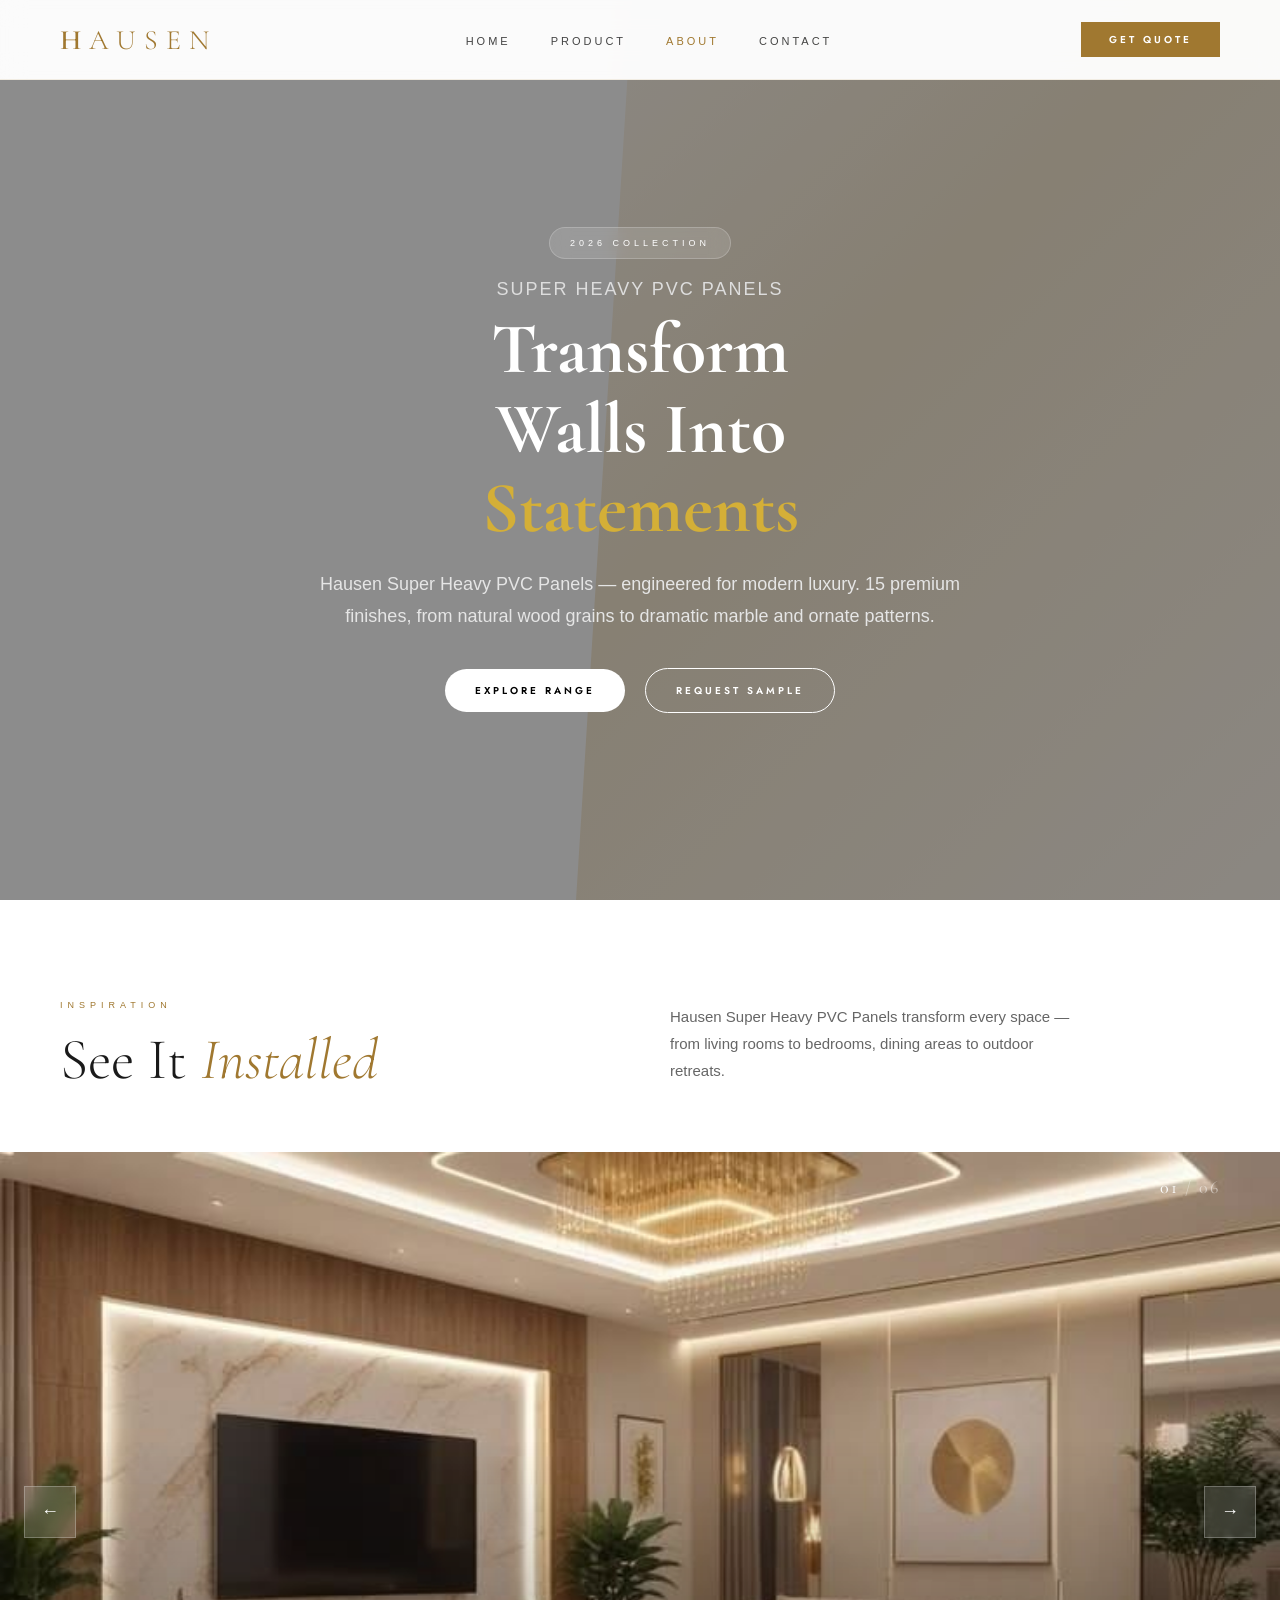
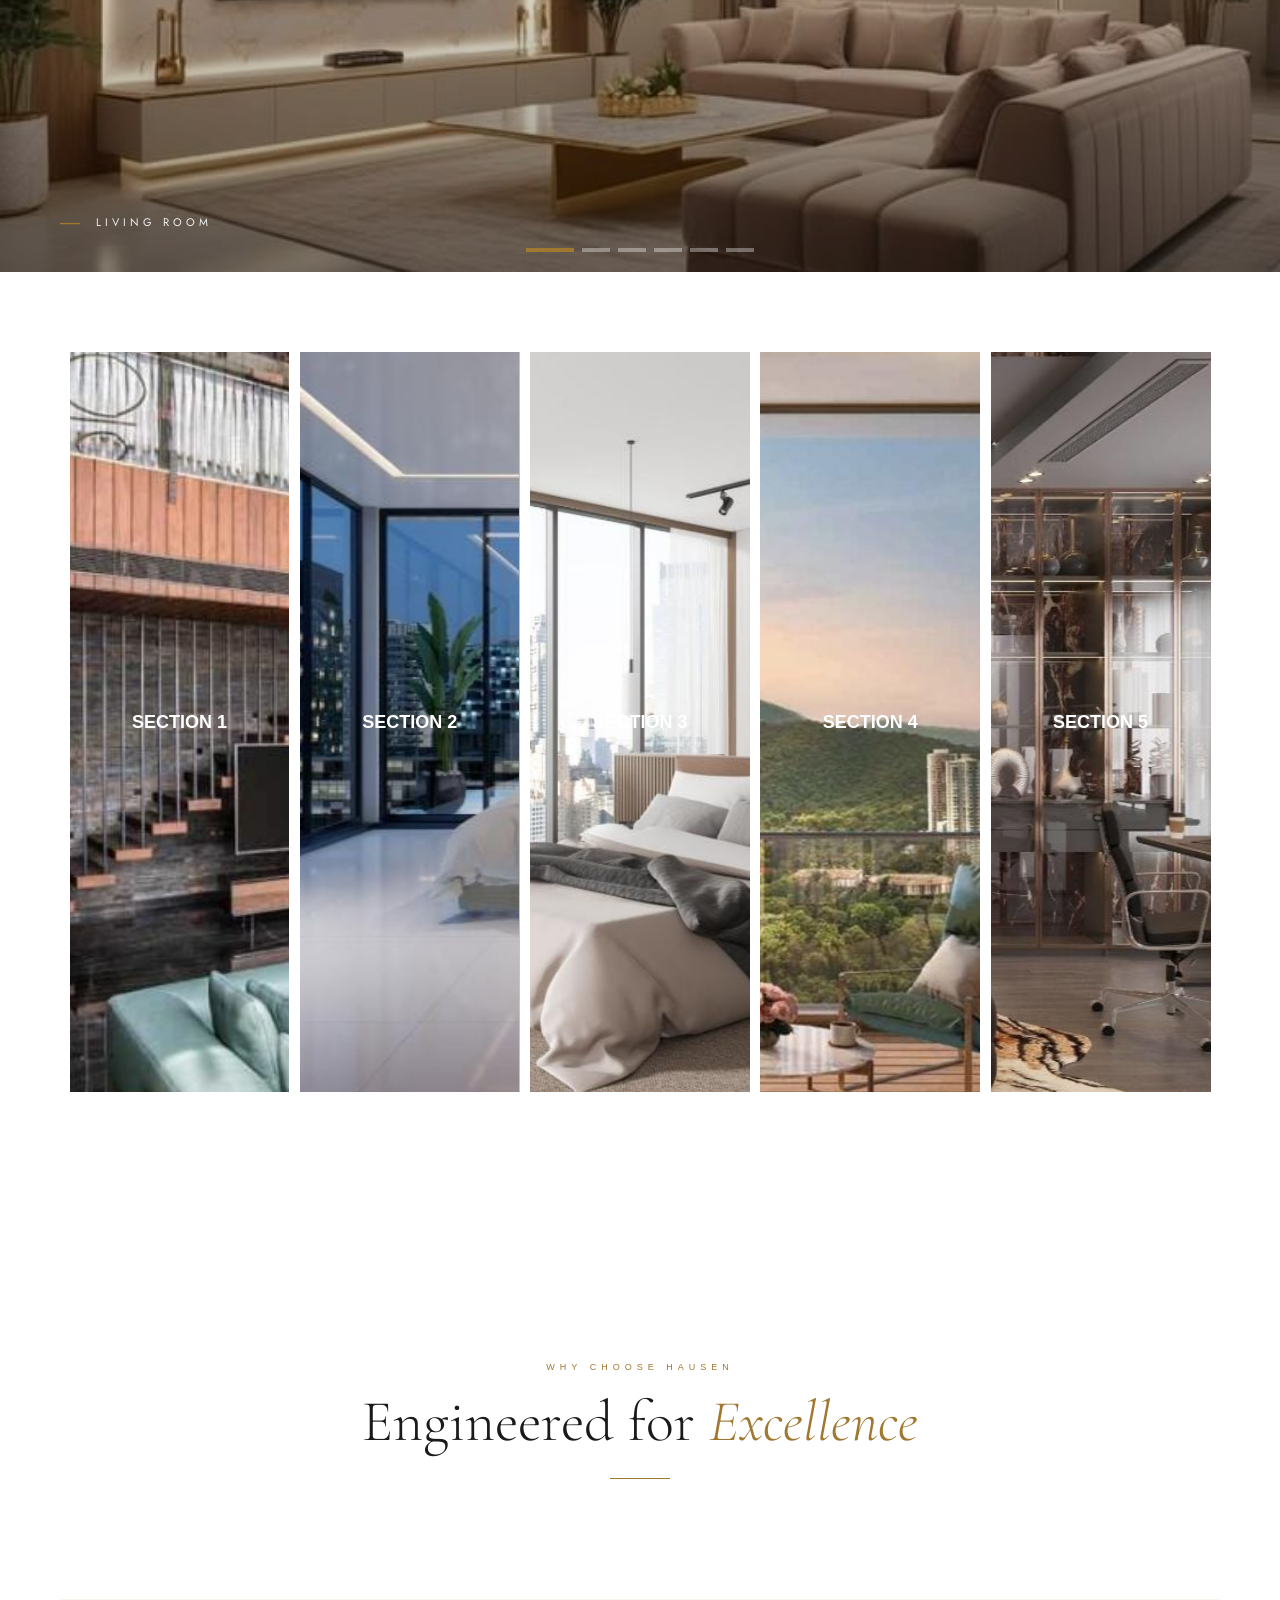
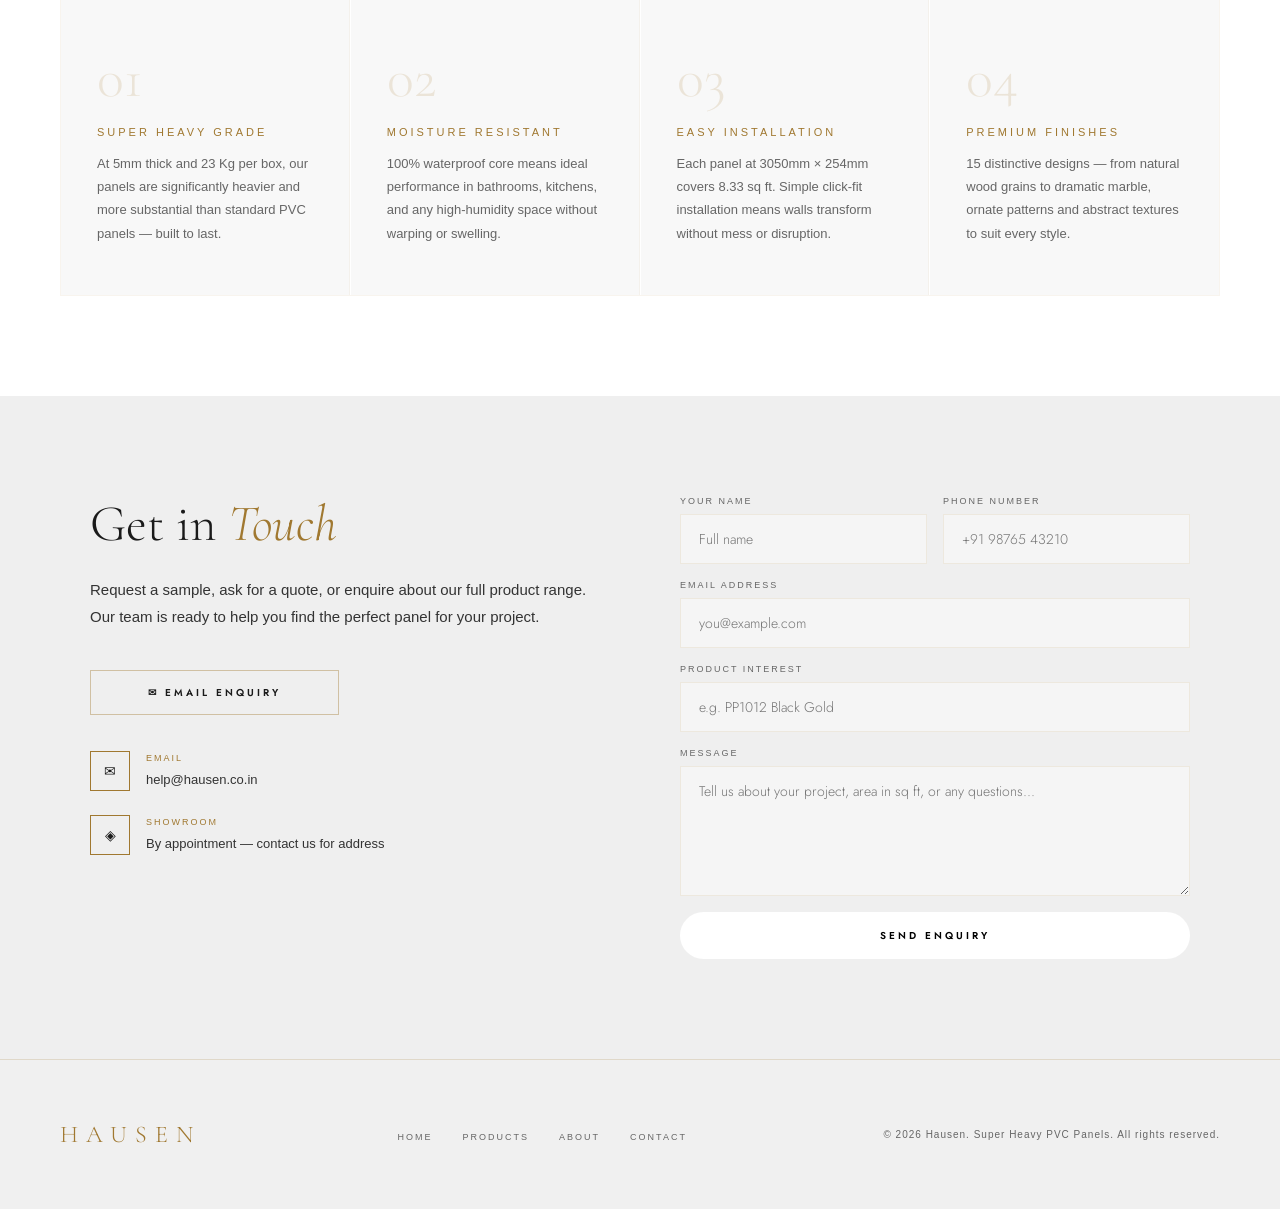
==== index.html @ d2577542 "Initial commit" ====
<!DOCTYPE html>
<html lang="en">
<head>
<meta charset="UTF-8">
<meta name="viewport" content="width=device-width, initial-scale=1.0">
<title>HAUSEN | Super Heavy PVC Panels</title>
<link href="https://fonts.googleapis.com/css2?family=Cormorant+Garamond:ital,wght@0,300;0,400;0,600;1,300;1,400&family=Jost:wght@200;300;400;500;600&display=swap" rel="stylesheet">
<style>
  :root {
    --gold: #a07830;
    --gold-light: #c09040;
    --dark: #ffffff;
    --dark-2: #f5f5f5;
    --dark-3: #efefef;
    --cream: #1a1a1a;
    --cream-2: #2a2a2a;
    --text-light: #333333;
    --text-muted: #666666;
  }

  * { margin: 0; padding: 0; box-sizing: border-box; }

  html { scroll-behavior: smooth; }

  body {
    font-family: 'Jost', sans-serif;
    background: var(--dark);
    color: var(--cream);
    overflow-x: hidden;
  }

  /* ─── NAV ─────────────────────────────────── */
  nav {
    position: fixed; top: 0; left: 0; right: 0; z-index: 100;
    display: flex; align-items: center; justify-content: space-between;
    padding: 22px 60px;
    background: rgba(255,255,255,0.96);
    backdrop-filter: blur(12px);
    border-bottom: 1px solid rgba(184,151,90,0.15);
  }

  .nav-logo {
    font-family: 'Cormorant Garamond', serif;
    font-size: 28px; font-weight: 300; letter-spacing: 8px;
    color: var(--gold);
    text-transform: uppercase;
    text-decoration: none;
  }

  .nav-logo span { font-weight: 600; }

  .nav-links {
    display: flex; gap: 40px; list-style: none;
  }

  .nav-links a {
    color: #444444; text-decoration: none;
    font-size: 11px; letter-spacing: 3px; text-transform: uppercase;
    font-weight: 400;
    transition: color 0.3s;
  }

  .nav-links a:hover { color: var(--gold); }

  .nav-cta {
    background: var(--gold); color: #ffffff;
    border: none; padding: 10px 28px;
    font-family: 'Jost', sans-serif;
    font-size: 10px; letter-spacing: 3px; text-transform: uppercase;
    font-weight: 600; cursor: pointer;
    transition: background 0.3s;
    text-decoration: none;
  }

  .nav-cta:hover { background: var(--gold-light); }

  /* ─── HERO ─────────────────────────────────── */
  .hero {
    min-height: 100vh;
    background: var(--dark);
    display: flex; align-items: center;
    position: relative; overflow: hidden;
    padding: 120px 60px 80px;
  }

  .hero::before {
    content: '';
    position: absolute; top: 0; right: 0;
    width: 55%; height: 100%;
    background: linear-gradient(135deg, #fdf6ec 0%, #f5e8d0 40%, #fdf6ec 100%);
    clip-path: polygon(8% 0, 100% 0, 100% 100%, 0% 100%);
  }

  .hero-badge {
    display: inline-block;
    border: 1px solid var(--gold);
    color: var(--gold);
    font-size: 9px; letter-spacing: 4px;
    text-transform: uppercase; padding: 7px 20px;
    margin-bottom: 30px;
  }

  .hero-content { position: relative; z-index: 2; max-width: 560px; }

  .hero-title {
    font-family: 'Cormorant Garamond', serif;
    font-size: clamp(52px, 7vw, 88px);
    font-weight: 300; line-height: 1.0;
    margin-bottom: 12px;
    color: var(--cream);
  }

  .hero-title em {
    font-style: italic; color: var(--gold);
    display: block;
  }

  .hero-subtitle {
    font-size: 11px; letter-spacing: 4px; text-transform: uppercase;
    color: var(--text-muted); margin-bottom: 30px;
    font-weight: 300;
  }

  .hero-desc {
    font-size: 15px; line-height: 1.8;
    color: var(--text-light); max-width: 420px;
    font-weight: 300; margin-bottom: 50px;
  }

  .hero-stats {
    display: flex; gap: 50px; margin-bottom: 50px;
  }

  .stat-item { border-left: 2px solid var(--gold); padding-left: 18px; }

  .stat-num {
    font-family: 'Cormorant Garamond', serif;
    font-size: 36px; font-weight: 300; color: var(--gold);
    line-height: 1;
  }

  .stat-label {
    font-size: 9px; letter-spacing: 2px; text-transform: uppercase;
    color: var(--text-muted); margin-top: 4px;
  }

  .hero-btns { display: flex; gap: 20px; align-items: center; }

  .btn-primary {
    background: var(--gold); color: #ffffff;
    padding: 14px 38px; font-family: 'Jost', sans-serif;
    font-size: 10px; letter-spacing: 3px; text-transform: uppercase;
    font-weight: 600; cursor: pointer; border: none;
    text-decoration: none; display: inline-block;
    transition: background 0.3s, transform 0.2s;
  }

  .btn-primary:hover { background: var(--gold-light); transform: translateY(-2px); }

  .btn-outline {
    border: 1px solid var(--gold); color: var(--gold);
    padding: 13px 38px; font-family: 'Jost', sans-serif;
    font-size: 10px; letter-spacing: 3px; text-transform: uppercase;
    font-weight: 400; cursor: pointer; background: transparent;
    text-decoration: none; display: inline-block;
    transition: all 0.3s;
  }

  .btn-outline:hover { background: var(--gold); color: #ffffff; }

  .hero-visual {
    position: absolute; right: 0; top: 0;
    width: 52%; height: 100%;
    display: flex; align-items: center; justify-content: center;
    z-index: 1;
  }

  .hero-panels {
    display: grid; grid-template-columns: 1fr 1fr;
    gap: 12px; padding: 80px 60px 80px 30px;
    width: 100%;
  }

  .hero-panel-img {
    aspect-ratio: 3/4; overflow: hidden;
    position: relative;
  }

  .hero-panel-img img {
    width: 100%; height: 100%; object-fit: cover;
    transition: transform 0.6s ease;
  }

  .hero-panel-img:hover img { transform: scale(1.05); }

  .hero-panel-img:nth-child(1) { margin-top: 40px; }
  .hero-panel-img:nth-child(2) { margin-top: -40px; }

  /* ─── SPECS STRIP ──────────────────────────── */
  .specs-strip {
    background: var(--gold);
    padding: 22px 60px;
    display: flex; justify-content: space-between; align-items: center;
    flex-wrap: wrap; gap: 20px;
  }

  .spec-item { text-align: center; }

  .spec-val {
    font-family: 'Cormorant Garamond', serif;
    font-size: 22px; font-weight: 600;
    color: var(--dark); display: block;
  }

  .spec-key {
    font-size: 9px; letter-spacing: 2px; text-transform: uppercase;
    color: rgba(14,14,14,0.65); font-weight: 500;
  }

  .spec-divider {
    width: 1px; height: 40px;
    background: rgba(14,14,14,0.2);
  }

  /* ─── SECTION HEADERS ──────────────────────── */
  .section-header {
    text-align: center; padding: 90px 60px 60px;
  }

  .section-tag {
    font-size: 9px; letter-spacing: 5px; text-transform: uppercase;
    color: var(--gold); display: block; margin-bottom: 18px;
  }

  .section-title {
    font-family: 'Cormorant Garamond', serif;
    font-size: clamp(36px, 5vw, 58px);
    font-weight: 300; color: var(--cream);
    line-height: 1.1;
  }

  .section-title em { font-style: italic; color: var(--gold); }

  .section-line {
    width: 60px; height: 1px; background: var(--gold);
    margin: 24px auto 0;
  }

  /* ─── PRODUCTS GRID ────────────────────────── */
  .products-section {
    background: var(--dark-2);
    padding: 0 60px 100px;
  }

  /* Category tabs */
  .category-tabs {
    display: flex; justify-content: center;
    gap: 0; margin-bottom: 60px;
    border: 1px solid rgba(184,151,90,0.2);
    overflow: hidden; width: fit-content; margin-left: auto; margin-right: auto;
  }

  .tab-btn {
    padding: 12px 28px; background: transparent;
    border: none; color: var(--text-muted);
    font-family: 'Jost', sans-serif;
    font-size: 9px; letter-spacing: 3px; text-transform: uppercase;
    cursor: pointer; transition: all 0.3s;
    border-right: 1px solid rgba(184,151,90,0.2);
  }

  .tab-btn:last-child { border-right: none; }

  .tab-btn.active {
    background: var(--gold); color: #ffffff; font-weight: 600;
  }

  .tab-btn:not(.active):hover {
    background: rgba(184,151,90,0.1); color: var(--gold);
  }

  /* Grid */
  .products-grid {
    display: grid;
    grid-template-columns: repeat(3, 1fr);
    gap: 2px;
  }

  .product-card {
    background: #f8f8f8;
    position: relative; overflow: hidden;
    cursor: pointer;
    transition: transform 0.4s ease;
  }

  .product-card:hover { transform: scale(1.01); z-index: 2; }

  .product-img-wrap {
    position: relative; overflow: hidden;
    aspect-ratio: 4/5;
  }

  .product-img-wrap img {
    width: 100%; height: 100%; object-fit: cover;
    transition: transform 0.6s ease, filter 0.4s ease;
    filter: brightness(0.92);
  }

  .product-card:hover .product-img-wrap img {
    transform: scale(1.06);
    filter: brightness(1);
  }

  .product-overlay {
    position: absolute; inset: 0;
    background: linear-gradient(to top, rgba(255,255,255,0.97) 0%, rgba(255,255,255,0.5) 50%, transparent 100%);
    display: flex; flex-direction: column; justify-content: flex-end;
    padding: 28px;
  }

  .product-code {
    font-size: 9px; letter-spacing: 3px; text-transform: uppercase;
    color: var(--gold); margin-bottom: 6px;
  }

  .product-name {
    font-family: 'Cormorant Garamond', serif;
    font-size: 20px; font-weight: 400; color: #111111;
    margin-bottom: 14px; line-height: 1.2;
  }

  .product-specs-mini {
    display: flex; gap: 16px;
    opacity: 0; transform: translateY(10px);
    transition: opacity 0.4s, transform 0.4s;
  }

  .product-card:hover .product-specs-mini {
    opacity: 1; transform: translateY(0);
  }

  .mini-spec {
    font-size: 9px; letter-spacing: 1px;
    color: var(--text-muted); text-transform: uppercase;
  }

  .mini-spec span { color: var(--gold); display: block; font-size: 12px; letter-spacing: 0; }

  .product-tag {
    position: absolute; top: 18px; right: 18px;
    background: var(--gold); color: var(--dark);
    font-size: 8px; letter-spacing: 2px; text-transform: uppercase;
    padding: 5px 10px; font-weight: 600;
  }

  /* ─── FEATURED PRODUCT ─────────────────────── */
  .featured-section {
    background: var(--dark);
    padding: 100px 60px;
  }

  .featured-inner {
    display: grid; grid-template-columns: 1fr 1fr;
    gap: 80px; align-items: center;
    max-width: 1200px; margin: 0 auto;
  }

  .featured-img-stack { position: relative; }

  .featured-main-img {
    width: 100%; aspect-ratio: 3/4; object-fit: cover;
  }

  .featured-accent-img {
    position: absolute; bottom: -30px; right: -30px;
    width: 45%; aspect-ratio: 1; object-fit: cover;
    border: 4px solid var(--dark);
  }

  .featured-label {
    font-size: 9px; letter-spacing: 5px; text-transform: uppercase;
    color: var(--gold); display: block; margin-bottom: 20px;
  }

  .featured-title {
    font-family: 'Cormorant Garamond', serif;
    font-size: 48px; font-weight: 300;
    line-height: 1.1; margin-bottom: 30px;
    color: var(--cream);
  }

  .featured-desc {
    font-size: 15px; line-height: 1.9;
    color: var(--text-light); margin-bottom: 40px; font-weight: 300;
  }

  .specs-table {
    border: 1px solid rgba(184,151,90,0.15);
    overflow: hidden; margin-bottom: 40px;
  }

  .specs-row {
    display: grid; grid-template-columns: 1fr 1fr;
    border-bottom: 1px solid rgba(184,151,90,0.1);
  }

  .specs-row:last-child { border-bottom: none; }

  .specs-key {
    padding: 14px 20px;
    font-size: 10px; letter-spacing: 2px; text-transform: uppercase;
    color: var(--text-muted); font-weight: 400;
    border-right: 1px solid rgba(184,151,90,0.1);
    background: rgba(160,120,48,0.06);
  }

  .specs-val {
    padding: 14px 20px;
    font-size: 14px; color: var(--cream);
    font-weight: 300;
  }

  /* ─── PROFILES SECTION ─────────────────────── */
  .profiles-section {
    background: var(--dark-3);
    padding: 100px 60px;
  }

  .profiles-grid {
    display: grid; grid-template-columns: 1fr 1fr;
    gap: 2px; margin-top: 60px;
  }

  .profile-card {
    background: #f2f2f2;
    display: grid; grid-template-columns: 1fr 1fr;
    overflow: hidden;
  }

  .profile-img {
    aspect-ratio: 4/3; object-fit: cover;
    width: 100%; height: 100%;
    display: block;
    filter: brightness(0.85) contrast(1.1);
  }

  .profile-info {
    padding: 40px 36px;
    display: flex; flex-direction: column; justify-content: center;
  }

  .profile-icon {
    font-size: 38px; font-weight: 200;
    color: var(--gold); margin-bottom: 16px;
    font-family: 'Cormorant Garamond', serif;
    letter-spacing: 2px;
  }

  .profile-name {
    font-size: 11px; letter-spacing: 4px; text-transform: uppercase;
    color: var(--gold); margin-bottom: 12px;
  }

  .profile-title {
    font-family: 'Cormorant Garamond', serif;
    font-size: 28px; font-weight: 300;
    color: var(--cream); margin-bottom: 16px; line-height: 1.2;
  }

  .profile-desc {
    font-size: 13px; line-height: 1.8;
    color: var(--text-muted); font-weight: 300;
  }

  /* ─── WHY CHOOSE ───────────────────────────── */
  .why-section {
    background: var(--dark);
    padding: 100px 60px;
  }

  .why-grid {
    display: grid; grid-template-columns: repeat(4, 1fr);
    gap: 1px; margin-top: 60px;
    border: 1px solid rgba(184,151,90,0.1);
  }

  .why-card {
    padding: 50px 36px;
    background: #f8f8f8;
    border-right: 1px solid rgba(184,151,90,0.08);
    transition: background 0.3s;
  }

  .why-card:last-child { border-right: none; }
  .why-card:hover { background: rgba(184,151,90,0.05); }

  .why-num {
    font-family: 'Cormorant Garamond', serif;
    font-size: 56px; font-weight: 300;
    color: rgba(184,151,90,0.2); line-height: 1;
    margin-bottom: 20px;
  }

  .why-title {
    font-size: 11px; letter-spacing: 3px; text-transform: uppercase;
    color: var(--gold); margin-bottom: 14px; font-weight: 500;
  }

  .why-desc {
    font-size: 13px; line-height: 1.8;
    color: var(--text-muted); font-weight: 300;
  }

  /* ─── CONTACT ──────────────────────────────── */
  .contact-section {
    background: var(--dark-3);
    padding: 100px 60px;
  }

  .contact-inner {
    display: grid; grid-template-columns: 1fr 1fr;
    gap: 80px; align-items: start;
    max-width: 1100px; margin: 0 auto;
  }

  .contact-title {
    font-family: 'Cormorant Garamond', serif;
    font-size: clamp(36px, 4vw, 52px);
    font-weight: 300; color: var(--cream);
    line-height: 1.1; margin-bottom: 24px;
  }

  .contact-title em { font-style: italic; color: var(--gold); }

  .contact-desc {
    font-size: 15px; line-height: 1.8;
    color: var(--text-light); font-weight: 300;
    margin-bottom: 40px;
  }

  .contact-info-item {
    display: flex; gap: 16px; align-items: flex-start;
    margin-bottom: 24px;
  }

  .contact-icon {
    width: 40px; height: 40px;
    border: 1px solid var(--gold);
    display: flex; align-items: center; justify-content: center;
    flex-shrink: 0; font-size: 14px;
  }

  .contact-info-text { font-size: 13px; color: var(--text-light); line-height: 1.6; }

  .contact-info-label {
    font-size: 9px; letter-spacing: 2px; text-transform: uppercase;
    color: var(--gold); display: block; margin-bottom: 4px;
  }

  .contact-form { display: flex; flex-direction: column; gap: 16px; }

  .form-group { display: flex; flex-direction: column; gap: 8px; }

  .form-label {
    font-size: 9px; letter-spacing: 2px; text-transform: uppercase;
    color: var(--text-muted);
  }

  .form-input, .form-textarea {
    background: #f5f5f5;
    border: 1px solid rgba(184,151,90,0.15);
    color: #1a1a1a; padding: 14px 18px;
    font-family: 'Jost', sans-serif; font-size: 14px;
    font-weight: 300; outline: none;
    transition: border-color 0.3s;
  }

  .form-input:focus, .form-textarea:focus {
    border-color: var(--gold);
  }

  .form-textarea { resize: vertical; min-height: 130px; }

  .form-row { display: grid; grid-template-columns: 1fr 1fr; gap: 16px; }

  /* ─── FOOTER ───────────────────────────────── */
  footer {
    background: #f0f0f0;
    border-top: 1px solid rgba(160,120,48,0.2);
    padding: 60px;
    display: flex; justify-content: space-between;
    align-items: center; flex-wrap: wrap; gap: 24px;
  }

  .footer-logo {
    font-family: 'Cormorant Garamond', serif;
    font-size: 24px; font-weight: 300; letter-spacing: 8px;
    color: var(--gold); text-transform: uppercase;
  }

  .footer-copy {
    font-size: 10px; letter-spacing: 1px;
    color: var(--text-muted);
  }

  .footer-links {
    display: flex; gap: 30px; list-style: none;
  }

  .footer-links a {
    font-size: 9px; letter-spacing: 2px; text-transform: uppercase;
    color: var(--text-muted); text-decoration: none;
    transition: color 0.3s;
  }

  .footer-links a:hover { color: var(--gold); }

  /* ─── LIGHTBOX ─────────────────────────────── */
  .lightbox {
    display: none; position: fixed; inset: 0; z-index: 999;
    background: rgba(255,255,255,0.97);
    align-items: center; justify-content: center;
    padding: 40px;
  }

  .lightbox.open { display: flex; }

  .lightbox-content {
    background: #ffffff;
    max-width: 900px; width: 100%;
    display: grid; grid-template-columns: 1fr 1fr;
    overflow: hidden; position: relative;
    animation: lightboxIn 0.3s ease;
  }

  @keyframes lightboxIn {
    from { opacity: 0; transform: scale(0.96); }
    to { opacity: 1; transform: scale(1); }
  }

  .lightbox-img {
    aspect-ratio: 3/4; object-fit: cover; width: 100%;
  }

  .lightbox-info {
    padding: 50px 44px;
    display: flex; flex-direction: column; justify-content: center;
  }

  .lightbox-code {
    font-size: 9px; letter-spacing: 4px; text-transform: uppercase;
    color: var(--gold); margin-bottom: 10px;
  }

  .lightbox-title {
    font-family: 'Cormorant Garamond', serif;
    font-size: 36px; font-weight: 300;
    color: var(--cream); margin-bottom: 30px;
  }

  .lightbox-close {
    position: absolute; top: 20px; right: 20px;
    background: none; border: none; color: var(--text-muted);
    font-size: 22px; cursor: pointer; line-height: 1;
    transition: color 0.3s;
  }

  .lightbox-close:hover { color: var(--gold); }

  /* ─── ANIMATIONS ───────────────────────────── */
  .reveal {
    opacity: 0; transform: translateY(30px);
    transition: opacity 0.8s ease, transform 0.8s ease;
  }

  .reveal.visible { opacity: 1; transform: translateY(0); }

  /* ─── SCROLL TOP ───────────────────────────── */
  .scroll-top {
    position: fixed; bottom: 30px; right: 30px;
    width: 46px; height: 46px;
    background: var(--gold); color: #ffffff;
    border: none; cursor: pointer;
    font-size: 18px; display: none;
    align-items: center; justify-content: center;
    transition: background 0.3s, transform 0.2s;
    z-index: 50;
  }

  .scroll-top.show { display: flex; }
  .scroll-top:hover { background: var(--gold-light); transform: translateY(-3px); }

  /* ─── RESPONSIVE ───────────────────────────── */
  @media (max-width: 1024px) {
    nav { padding: 18px 30px; }
    .nav-links { display: none; }
    .hero { padding: 120px 30px 60px; }
    .hero-visual { display: none; }
    .hero::before { display: none; }
    .products-section { padding: 0 30px 80px; }
    .products-grid { grid-template-columns: repeat(2, 1fr); }
    .why-grid { grid-template-columns: repeat(2, 1fr); }
    .contact-inner { grid-template-columns: 1fr; gap: 50px; }
    .featured-inner { grid-template-columns: 1fr; }
    .profiles-grid { grid-template-columns: 1fr; }
  }

  @media (max-width: 600px) {
    .products-grid { grid-template-columns: 1fr; }
    .why-grid { grid-template-columns: 1fr 1fr; }
    .specs-strip { flex-direction: column; align-items: flex-start; }
    .spec-divider { display: none; }
    footer { flex-direction: column; text-align: center; }
  }

  /* ─── CATALOG SECTION ──────────────────────── */
  .catalog-section {
    background: var(--dark);
    padding: 0 60px 100px;
  }

  .catalog-list {
    display: flex;
    flex-direction: column;
    gap: 2px;
    margin-top: 60px;
  }

  .cat-row {
    display: grid;
    grid-template-columns: 340px 1fr;
    gap: 0;
    background: var(--dark-2);
    overflow: hidden;
    border: 1px solid rgba(184,151,90,0.1);
    transition: box-shadow 0.3s;
  }

  .cat-row:hover {
    box-shadow: 0 8px 40px rgba(160,120,48,0.12);
  }

  .cat-img-wrap {
    overflow: hidden;
    aspect-ratio: 3/4;
    background: #f0ede8;
    flex-shrink: 0;
  }

  .cat-img-wrap img {
    width: 100%;
    height: 100%;
    object-fit: cover;
    transition: transform 0.5s ease;
    display: block;
  }

  .cat-row:hover .cat-img-wrap img {
    transform: scale(1.04);
  }

  .cat-info {
    padding: 48px 56px;
    display: flex;
    flex-direction: column;
    justify-content: center;
  }

  .cat-code {
    font-size: 9px;
    letter-spacing: 4px;
    text-transform: uppercase;
    color: var(--gold);
    margin-bottom: 10px;
    font-weight: 500;
  }

  .cat-name {
    font-family: 'Cormorant Garamond', serif;
    font-size: 36px;
    font-weight: 300;
    color: var(--cream);
    margin-bottom: 16px;
    line-height: 1.1;
  }

  .cat-desc {
    font-size: 14px;
    line-height: 1.8;
    color: var(--text-muted);
    font-weight: 300;
    margin-bottom: 28px;
    max-width: 480px;
  }

  .cat-divider {
    width: 40px;
    height: 1px;
    background: var(--gold);
    margin-bottom: 20px;
  }

  .cat-details-label {
    font-size: 9px;
    letter-spacing: 3px;
    text-transform: uppercase;
    color: var(--text-muted);
    margin-bottom: 16px;
    font-weight: 500;
  }

  .cat-specs {
    border: 1px solid rgba(184,151,90,0.15);
    overflow: hidden;
    margin-bottom: 28px;
    max-width: 480px;
  }

  .cat-spec-row {
    display: grid;
    grid-template-columns: 160px 1fr;
    border-bottom: 1px solid rgba(184,151,90,0.08);
  }

  .cat-spec-row:last-child { border-bottom: none; }

  .cat-spec-key {
    padding: 10px 16px;
    font-size: 10px;
    letter-spacing: 1px;
    text-transform: uppercase;
    color: var(--text-muted);
    background: rgba(160,120,48,0.05);
    border-right: 1px solid rgba(184,151,90,0.08);
    font-weight: 400;
  }

  .cat-spec-val {
    padding: 10px 16px;
    font-size: 13px;
    color: var(--cream);
    font-weight: 300;
  }

  .cat-btn {
    width: fit-content;
    display: inline-block;
  }

  @media (max-width: 900px) {
    .catalog-section { padding: 0 20px 60px; }
    .cat-row { grid-template-columns: 220px 1fr; }
    .cat-info { padding: 28px 28px; }
    .cat-name { font-size: 26px; }
  }

  @media (max-width: 600px) {
    .cat-row { grid-template-columns: 1fr; }
    .cat-img-wrap { aspect-ratio: 4/3; }
    .cat-spec-row { grid-template-columns: 130px 1fr; }
  }


  /* ─── INSPIRATION SLIDER ───────────────────── */
  .inspiration-section {
    background: var(--dark);
    padding: 100px 0 0 0;
    overflow: hidden;
  }

  .ins-header {
    display: grid;
    grid-template-columns: 1fr 1fr;
    gap: 60px;
    align-items: flex-end;
    padding: 0 60px 60px;
  }

  .ins-intro {
    font-size: 15px;
    line-height: 1.8;
    color: var(--text-muted);
    font-weight: 300;
    max-width: 420px;
    padding-bottom: 8px;
  }

  .ins-slider-wrap {
    position: relative;
    width: 100%;
    overflow: hidden;
  }

  .ins-slider {
    display: flex;
    width: 100%;
    transition: none;
    position: relative;
  }

  .ins-slide {
    min-width: 100%;
    position: relative;
    aspect-ratio: 16/9;
    overflow: hidden;
    display: none;
  }

  .ins-slide.active {
    display: block;
  }

  .ins-slide img {
    width: 100%;
    height: 100%;
    object-fit: cover;
    display: block;
    transition: transform 0.8s ease;
  }

  .ins-slide.active img {
    animation: zoomIn 6s ease forwards;
  }

  @keyframes zoomIn {
    from { transform: scale(1.05); }
    to   { transform: scale(1); }
  }

  .ins-slide-overlay {
    position: absolute;
    inset: 0;
    background: linear-gradient(to top, rgba(0,0,0,0.45) 0%, transparent 60%);
    display: flex;
    align-items: flex-end;
    padding: 40px 60px;
  }

  .ins-label {
    display: flex;
    align-items: center;
    gap: 16px;
  }

  .ins-dash {
    color: var(--gold);
    font-size: 20px;
    line-height: 1;
  }

  .ins-sublabel {
    font-family: 'Jost', sans-serif;
    font-size: 11px;
    letter-spacing: 4px;
    text-transform: uppercase;
    color: rgba(255,255,255,0.9);
    font-weight: 400;
  }

  .ins-counter {
    position: absolute;
    top: 24px;
    right: 60px;
    font-family: 'Cormorant Garamond', serif;
    font-size: 18px;
    color: rgba(255,255,255,0.8);
    letter-spacing: 2px;
    z-index: 10;
  }

  .ins-cur { color: #ffffff; font-weight: 400; }
  .ins-sep { color: rgba(255,255,255,0.4); }
  .ins-tot { color: rgba(255,255,255,0.5); }

  .ins-arrow {
    position: absolute;
    top: 50%;
    transform: translateY(-50%);
    background: rgba(255,255,255,0.15);
    backdrop-filter: blur(8px);
    border: 1px solid rgba(255,255,255,0.25);
    color: #ffffff;
    width: 52px; height: 52px;
    display: flex; align-items: center; justify-content: center;
    font-size: 18px;
    cursor: pointer;
    z-index: 10;
    transition: background 0.3s;
  }

  .ins-arrow:hover { background: var(--gold); border-color: var(--gold); }

  .ins-prev { left: 24px; }
  .ins-next { right: 24px; }

  .ins-dots {
    position: absolute;
    bottom: 20px;
    left: 50%;
    transform: translateX(-50%);
    display: flex;
    gap: 8px;
    z-index: 10;
  }

  .ins-dot {
    width: 28px; height: 4px;
    background: rgba(255,255,255,0.35);
    border: none;
    cursor: pointer;
    transition: background 0.3s, width 0.3s;
    padding: 0;
  }

  .ins-dot.active {
    background: var(--gold);
    width: 48px;
  }

  @media (max-width: 768px) {
    .ins-header { grid-template-columns: 1fr; gap: 20px; padding: 0 30px 40px; }
    .ins-slide { aspect-ratio: 4/3; }
    .ins-slide-overlay { padding: 24px 30px; }
    .ins-arrow { width: 40px; height: 40px; font-size: 14px; }
    .ins-prev { left: 12px; }
    .ins-next { right: 12px; }
    .ins-counter { right: 30px; font-size: 14px; }
    .inspiration-section { padding-top: 60px; }
  }


  /* ─── QUICK CONTACT BUTTONS ────────────────── */
  .quick-btns {
    display: flex; flex-direction: column;
    gap: 12px; margin-bottom: 36px;
  }

  .quick-btn {
    display: block; text-align: center;
    padding: 14px 28px;
    font-family: 'Jost', sans-serif;
    font-size: 10px; letter-spacing: 3px;
    text-transform: uppercase; font-weight: 600;
    text-decoration: none;
    transition: all 0.3s;
    cursor: pointer;
  }

  .quick-btn-wa {
    background: var(--gold); color: #ffffff;
  }
  .quick-btn-wa:hover { background: var(--gold-light); }

  .quick-btns-row {
    display: grid; grid-template-columns: 1fr 1fr; gap: 12px;
  }

  .quick-btn-outline {
    border: 1px solid rgba(160,120,48,0.4);
    color: var(--cream);
    background: transparent;
  }
  .quick-btn-outline:hover {
    border-color: var(--gold); color: var(--gold);
    background: rgba(160,120,48,0.05);
  }

</style>
</head>
<body>

<!-- NAV -->
<nav>
  <a href="index.html" class="nav-logo"><span>H</span>AUSEN</a>
  <ul class="nav-links">
    <li><a href="index.html">Home</a></li>
    <li><a href="product.html">Product</a></li>
    <li><a href="about.html" style="color:var(--gold);">About</a></li>
    <li><a href="contact.html">Contact</a></li>
  </ul>
  <a href="contact.html" class="nav-cta">Get Quote</a>
</nav>

<style>
  .hero{
  position: relative;
  width: 100%;
  height: 100vh;
  overflow: hidden;

  display: flex;
  align-items: center;
  justify-content: center;

  text-align: center;
}

/* Video */
.hero-video{
  position: absolute;
  top: 0;
  left: 0;

  width: 100%;
  height: 100%;

  object-fit: cover;
  z-index: 1;
}

/* Dark Overlay */
.hero-overlay{
  position: absolute;
  inset: 0;
  background: rgba(0,0,0,0.45);
  z-index: 2;
}

/* Content */
.hero-content{
  position: relative;
  z-index: 3;

  max-width: 900px;
  padding: 20px;

  display: flex;
  flex-direction: column;
  align-items: center;
}

/* Badge */
.hero-badge{
  background: rgba(255,255,255,0.12);
  border: 1px solid rgba(255,255,255,0.2);
  padding: 10px 20px;
  border-radius: 50px;
  color: #fff;
  margin-bottom: 20px;
  backdrop-filter: blur(10px);
}

/* Subtitle */
.hero-subtitle{
  color: #ddd;
  font-size: 18px;
  letter-spacing: 2px;
  margin-bottom: 10px;
}

/* Title */
.hero-title{
  color: #fff;
  font-size: 72px;
  line-height: 1.1;
  font-weight: 700;
  margin-bottom: 20px;
}

.hero-title em{
  color: #d4af37;
  font-style: normal;
}

/* Description */
.hero-desc{
  color: #e5e5e5;
  font-size: 18px;
  line-height: 1.8;
  max-width: 700px;
  margin-bottom: 35px;
}

/* Buttons */
.hero-btns{
  display: flex;
  gap: 20px;
  flex-wrap: wrap;
  justify-content: center;
}

.btn-primary,
.btn-outline{
  padding: 14px 30px;
  border-radius: 50px;
  text-decoration: none;
  font-weight: 600;
  transition: 0.3s ease;
}

.btn-primary{
  background: #fff;
  color: #000;
}

.btn-primary:hover{
  transform: translateY(-3px);
}

.btn-outline{
  border: 1px solid #fff;
  color: #fff;
}

.btn-outline:hover{
  background: #fff;
  color: #000;
}

/* Mobile */
@media(max-width:768px){

  .hero-title{
    font-size: 42px;
  }

  .hero-desc{
    font-size: 16px;
  }

  .hero-btns{
    flex-direction: column;
    width: 100%;
  }

  .btn-primary,
  .btn-outline{
    width: 100%;
    text-align: center;
  }
}
</style>

<!-- HERO -->
<section class="hero">

  <!-- Background Video -->
  <video autoplay muted loop playsinline class="hero-video">
    <source src="/images/home/video.mp4" type="video/mp4">
  </video>

  <!-- Dark Overlay -->
  <div class="hero-overlay"></div>

  <!-- Content -->
  <div class="hero-content reveal">

    <div class="hero-badge">2026 Collection</div>

    <p class="hero-subtitle">Super Heavy PVC Panels</p>

    <h1 class="hero-title">
      Transform<br>Walls Into
      <em>Statements</em>
    </h1>

    <p class="hero-desc">
      Hausen Super Heavy PVC Panels — engineered for modern luxury.
      15 premium finishes, from natural wood grains to dramatic marble
      and ornate patterns.
    </p>

    <div class="hero-btns">
      <a href="#products" class="btn-primary">Explore Range</a>
      <a href="#contact" class="btn-outline">Request Sample</a>
    </div>

  </div>

</section>

<!-- SPECS STRIP -->
<!-- <div class="specs-strip">
  <div class="spec-item">
    <span class="spec-val">3050 mm</span>
    <span class="spec-key">Length (120 inch)</span>
  </div>
  <div class="spec-divider"></div>
  <div class="spec-item">
    <span class="spec-val">254 mm</span>
    <span class="spec-key">Width (10 inch)</span>
  </div>
  <div class="spec-divider"></div>
  <div class="spec-item">
    <span class="spec-val">5 mm</span>
    <span class="spec-key">Thickness</span>
  </div>
  <div class="spec-divider"></div>
  <div class="spec-item">
    <span class="spec-val">23 Kg</span>
    <span class="spec-key">Weight per Box</span>
  </div>
  <div class="spec-divider"></div>
  <div class="spec-item">
    <span class="spec-val">8.33 sqft</span>
    <span class="spec-key">Coverage per Panel</span>
  </div>
  <div class="spec-divider"></div>
  <div class="spec-item">
    <span class="spec-val">10 pcs</span>
    <span class="spec-key">Packing per Box</span>
  </div>
</div> -->

<!-- INSPIRATION SLIDER -->
<section class="inspiration-section">
  <div class="ins-header reveal">
    <div class="ins-header-left">
      <span class="section-tag" style="text-align:left;display:block;">Inspiration</span>
      <h2 class="section-title" style="text-align:left;">See It <em>Installed</em></h2>
    </div>
    <div class="ins-header-right">
      <p class="ins-intro">Hausen Super Heavy PVC Panels transform every space — from living rooms to bedrooms, dining areas to outdoor retreats.</p>
    </div>
  </div>

  <div class="ins-slider-wrap">
    <div class="ins-slider" id="insSlider">

    <div class="ins-slide active" data-index="0">
      <img src="[data-uri]" alt="Living Room">
      <div class="ins-slide-overlay">
        <div class="ins-label">
          <span class="ins-dash">—</span>
          <span class="ins-sublabel">LIVING ROOM</span>
        </div>
      </div>
    </div>
    <div class="ins-slide " data-index="1">
      <img src="[data-uri]" alt="Outdoor Living">
      <div class="ins-slide-overlay">
        <div class="ins-label">
          <span class="ins-dash">—</span>
          <span class="ins-sublabel">GARDEN & OUTDOOR</span>
        </div>
      </div>
    </div>
    <div class="ins-slide " data-index="2">
      <img src="[data-uri]" alt="Dining Room">
      <div class="ins-slide-overlay">
        <div class="ins-label">
          <span class="ins-dash">—</span>
          <span class="ins-sublabel">DINING ROOM</span>
        </div>
      </div>
    </div>
    <div class="ins-slide " data-index="3">
      <img src="[data-uri]" alt="Lounge">
      <div class="ins-slide-overlay">
        <div class="ins-label">
          <span class="ins-dash">—</span>
          <span class="ins-sublabel">LOUNGE / MAJLIS</span>
        </div>
      </div>
    </div>
    <div class="ins-slide " data-index="4">
      <img src="[data-uri]" alt="Bedroom">
      <div class="ins-slide-overlay">
        <div class="ins-label">
          <span class="ins-dash">—</span>
          <span class="ins-sublabel">BEDROOM</span>
        </div>
      </div>
    </div>
    <div class="ins-slide " data-index="5">
      <img src="[data-uri]" alt="Feature Wall">
      <div class="ins-slide-overlay">
        <div class="ins-label">
          <span class="ins-dash">—</span>
          <span class="ins-sublabel">FEATURE WALL</span>
        </div>
      </div>
    </div>
    </div>

    <!-- Counter -->
    <div class="ins-counter">
      <span class="ins-cur">01</span>
      <span class="ins-sep"> / </span>
      <span class="ins-tot">06</span>
    </div>

    <!-- Arrows -->
    <button class="ins-arrow ins-prev" onclick="slideDir(-1)">&#8592;</button>
    <button class="ins-arrow ins-next" onclick="slideDir(1)">&#8594;</button>

    <!-- Dots -->
    <div class="ins-dots">
      <button class="ins-dot active" onclick="goToSlide(0)"></button><button class="ins-dot " onclick="goToSlide(1)"></button><button class="ins-dot " onclick="goToSlide(2)"></button><button class="ins-dot " onclick="goToSlide(3)"></button><button class="ins-dot " onclick="goToSlide(4)"></button><button class="ins-dot " onclick="goToSlide(5)"></button>
    </div>
  </div>
</section>

<link rel="stylesheet" href="/css/homehero.css">
<div class="cont s--inactive">
  <!-- cont inner start -->
  <div class="cont__inner">
    <!-- el start -->
    <div class="el">
      <div class="el__overflow">
        <div class="el__inner">
          <div class="el__bg"></div>
          <div class="el__preview-cont">
            <h2 class="el__heading">Section 1</h2>
          </div>
          <div class="el__content">
            <div class="el__text">Whatever</div>
            <div class="el__close-btn"></div>
          </div>
        </div>
      </div>
      <div class="el__index">
        <div class="el__index-back">1</div>
        <div class="el__index-front">
          <div class="el__index-overlay" data-index="1">1</div>
        </div>
      </div>
    </div>
    <!-- el end -->
    <!-- el start -->
    <div class="el">
      <div class="el__overflow">
        <div class="el__inner">
          <div class="el__bg"></div>
          <div class="el__preview-cont">
            <h2 class="el__heading">Section 2</h2>
          </div>
          <div class="el__content">
            <div class="el__text">Whatever</div>
            <div class="el__close-btn"></div>
          </div>
        </div>
      </div>
      <div class="el__index">
        <div class="el__index-back">2</div>
        <div class="el__index-front">
          <div class="el__index-overlay" data-index="2">2</div>
        </div>
      </div>
    </div>
    <!-- el end -->
    <!-- el start -->
    <div class="el">
      <div class="el__overflow">
        <div class="el__inner">
          <div class="el__bg"></div>
          <div class="el__preview-cont">
            <h2 class="el__heading">Section 3</h2>
          </div>
          <div class="el__content">
            <div class="el__text">Whatever</div>
            <div class="el__close-btn"></div>
          </div>
        </div>
      </div>
      <div class="el__index">
        <div class="el__index-back">3</div>
        <div class="el__index-front">
          <div class="el__index-overlay" data-index="3">3</div>
        </div>
      </div>
    </div>
    <!-- el end -->
    <!-- el start -->
    <div class="el">
      <div class="el__overflow">
        <div class="el__inner">
          <div class="el__bg"></div>
          <div class="el__preview-cont">
            <h2 class="el__heading">Section 4</h2>
          </div>
          <div class="el__content">
            <div class="el__text">Whatever</div>
            <div class="el__close-btn"></div>
          </div>
        </div>
      </div>
      <div class="el__index">
        <div class="el__index-back">4</div>
        <div class="el__index-front">
          <div class="el__index-overlay" data-index="4">4</div>
        </div>
      </div>
    </div>
    <!-- el end -->
    <!-- el start -->
    <div class="el">
      <div class="el__overflow">
        <div class="el__inner">
          <div class="el__bg"></div>
          <div class="el__preview-cont">
            <h2 class="el__heading">Section 5</h2>
          </div>
          <div class="el__content">
            <div class="el__text">Whatever</div>
            <div class="el__close-btn"></div>
          </div>
        </div>
      </div>
      <div class="el__index">
        <div class="el__index-back">5</div>
        <div class="el__index-front">
          <div class="el__index-overlay" data-index="5">5</div>
        </div>
      </div>
    </div>
    <!-- el end -->
  </div>
  <!-- cont inner end -->
</div>
<script src="/js/homehero.js"></script>


<!-- PRODUCTS SECTION -->
<!-- <section id="products" class="products-section">
  <div class="section-header reveal">
    <span class="section-tag">Complete Collection</span>
    <h2 class="section-title">Super Heavy PVC <em>Panel Range</em></h2>
    <div class="section-line"></div>
  </div>

  <div class="category-tabs reveal">
    <button class="tab-btn active" onclick="filterProducts('all')">All Designs</button>
    <button class="tab-btn" onclick="filterProducts('wood')">Wood Finish</button>
    <button class="tab-btn" onclick="filterProducts('marble')">Marble &amp; Stone</button>
    <button class="tab-btn" onclick="filterProducts('pattern')">Patterns</button>
  </div>

  <div class="products-grid" id="productsGrid">

  
    <div class="product-card reveal" data-cat="wood" onclick="openLightbox('PP1001','Brushed Silver','Diagonal brushed texture in a cool metallic champagne tone. A sleek, contemporary finish ideal for modern interiors.')">
      <div class="product-img-wrap">
        <div style="width:100%;height:100%;background:linear-gradient(135deg,#c8b8a0 0%,#d4c4b0 40%,#b8a890 100%);display:flex;align-items:center;justify-content:center;">
          <span style="font-family:'Cormorant Garamond',serif;font-size:15px;color:rgba(100,85,70,0.5);letter-spacing:2px;">PP1001</span>
        </div>
        <div class="product-overlay">
          <div class="product-code">PP1001</div>
          <div class="product-name">Brushed Silver</div>
          <div class="product-specs-mini">
            <div class="mini-spec"><span>5mm</span>Thickness</div>
            <div class="mini-spec"><span>8.33 sqft</span>Coverage</div>
          </div>
        </div>
      </div>
    </div>

 
    <div class="product-card reveal" data-cat="wood" onclick="openLightbox('PP1002','Natural Birch','Light natural wood grain in a warm pinkish-beige tone, replicating the look of birch or maple veneer.')">
      <div class="product-img-wrap">
        <div style="width:100%;height:100%;background:linear-gradient(160deg,#ddb89a 0%,#c8a080 50%,#d4aa8a 100%);display:flex;align-items:center;justify-content:center;">
          <span style="font-family:'Cormorant Garamond',serif;font-size:15px;color:rgba(150,100,70,0.4);letter-spacing:2px;">PP1002</span>
        </div>
        <div class="product-overlay">
          <div class="product-code">PP1002</div>
          <div class="product-name">Natural Birch</div>
          <div class="product-specs-mini">
            <div class="mini-spec"><span>5mm</span>Thickness</div>
            <div class="mini-spec"><span>8.33 sqft</span>Coverage</div>
          </div>
        </div>
      </div>
    </div>

   
    <div class="product-card reveal" data-cat="wood" onclick="openLightbox('PP1003','Rich Cherry','Deep mahogany-cherry wood grain with visible knots and warm reddish-brown tones for a classic, opulent feel.')">
      <div class="product-img-wrap">
        <div style="width:100%;height:100%;background:linear-gradient(160deg,#8b3a2a 0%,#a04030 50%,#7a3020 100%);display:flex;align-items:center;justify-content:center;">
          <span style="font-family:'Cormorant Garamond',serif;font-size:15px;color:rgba(255,200,180,0.3);letter-spacing:2px;">PP1003</span>
        </div>
        <div class="product-overlay">
          <div class="product-code">PP1003</div>
          <div class="product-name">Rich Cherry</div>
          <div class="product-specs-mini">
            <div class="mini-spec"><span>5mm</span>Thickness</div>
            <div class="mini-spec"><span>8.33 sqft</span>Coverage</div>
          </div>
        </div>
      </div>
    </div>
</section> -->


<!-- CATALOG SECTION -->
<!-- <section id="catalog" class="catalog-section">
  <div class="section-header reveal">
    <span class="section-tag">2026 Catalog</span>
    <h2 class="section-title">Product <em>Catalog</em></h2>
    <div class="section-line"></div>
  </div>
  <div class="catalog-list">

    <div class="cat-row reveal">
      <div class="cat-img-wrap">
        <img src="[data-uri]" alt="PP1001 Brushed Silver" loading="lazy">
      </div>
      <div class="cat-info">
        <div class="cat-code">PP1001</div>
        <h3 class="cat-name">Brushed Silver</h3>
        <p class="cat-desc">Diagonal brushed texture in a cool metallic champagne tone. A sleek, contemporary finish ideal for modern interiors.</p>
        <div class="cat-divider"></div>
        <div class="cat-details-label">Dimensions &amp; Specifications</div>

      <div class="cat-specs">
        <div class="cat-spec-row"><div class="cat-spec-key">Type</div><div class="cat-spec-val">Super Heavy PVC</div></div>
        <div class="cat-spec-row"><div class="cat-spec-key">Product Code</div><div class="cat-spec-val">PP1001</div></div>
        <div class="cat-spec-row"><div class="cat-spec-key">Length</div><div class="cat-spec-val">3050 mm (120 inch)</div></div>
        <div class="cat-spec-row"><div class="cat-spec-key">Width</div><div class="cat-spec-val">254 mm (10 inch)</div></div>
        <div class="cat-spec-row"><div class="cat-spec-key">Thickness</div><div class="cat-spec-val">5 mm</div></div>
        <div class="cat-spec-row"><div class="cat-spec-key">Weight</div><div class="cat-spec-val">23 Kg per box</div></div>
        <div class="cat-spec-row"><div class="cat-spec-key">Coverage</div><div class="cat-spec-val">8.33 sq ft per panel</div></div>
        <div class="cat-spec-row"><div class="cat-spec-key">Packing</div><div class="cat-spec-val">10 pcs per box</div></div>
      </div>

        <a href="#contact" class="btn-primary cat-btn">Enquire Now</a>
      </div>
    </div>

    <div class="cat-row reveal">
      <div class="cat-img-wrap">
        <img src="[data-uri]" alt="PP1002 Natural Birch" loading="lazy">
      </div>
      <div class="cat-info">
        <div class="cat-code">PP1002</div>
        <h3 class="cat-name">Natural Birch</h3>
        <p class="cat-desc">Light natural wood grain in a warm pinkish-beige tone, replicating the look of birch or maple veneer.</p>
        <div class="cat-divider"></div>
        <div class="cat-details-label">Dimensions &amp; Specifications</div>

      <div class="cat-specs">
        <div class="cat-spec-row"><div class="cat-spec-key">Type</div><div class="cat-spec-val">Super Heavy PVC</div></div>
        <div class="cat-spec-row"><div class="cat-spec-key">Product Code</div><div class="cat-spec-val">PP1002</div></div>
        <div class="cat-spec-row"><div class="cat-spec-key">Length</div><div class="cat-spec-val">3050 mm (120 inch)</div></div>
        <div class="cat-spec-row"><div class="cat-spec-key">Width</div><div class="cat-spec-val">254 mm (10 inch)</div></div>
        <div class="cat-spec-row"><div class="cat-spec-key">Thickness</div><div class="cat-spec-val">5 mm</div></div>
        <div class="cat-spec-row"><div class="cat-spec-key">Weight</div><div class="cat-spec-val">23 Kg per box</div></div>
        <div class="cat-spec-row"><div class="cat-spec-key">Coverage</div><div class="cat-spec-val">8.33 sq ft per panel</div></div>
        <div class="cat-spec-row"><div class="cat-spec-key">Packing</div><div class="cat-spec-val">10 pcs per box</div></div>
      </div>

        <a href="#contact" class="btn-primary cat-btn">Enquire Now</a>
      </div>
    </div>

    <div class="cat-row reveal">
      <div class="cat-img-wrap">
        <img src="[data-uri]" alt="PP1003 Rich Walnut" loading="lazy">
      </div>
      <div class="cat-info">
        <div class="cat-code">PP1003</div>
        <h3 class="cat-name">Rich Walnut</h3>
        <p class="cat-desc">Deep, rich walnut grain with natural knot details. Classic warmth perfect for living rooms and feature walls.</p>
        <div class="cat-divider"></div>
        <div class="cat-details-label">Dimensions &amp; Specifications</div>

      <div class="cat-specs">
        <div class="cat-spec-row"><div class="cat-spec-key">Type</div><div class="cat-spec-val">Super Heavy PVC</div></div>
        <div class="cat-spec-row"><div class="cat-spec-key">Product Code</div><div class="cat-spec-val">PP1003</div></div>
        <div class="cat-spec-row"><div class="cat-spec-key">Length</div><div class="cat-spec-val">3050 mm (120 inch)</div></div>
        <div class="cat-spec-row"><div class="cat-spec-key">Width</div><div class="cat-spec-val">254 mm (10 inch)</div></div>
        <div class="cat-spec-row"><div class="cat-spec-key">Thickness</div><div class="cat-spec-val">5 mm</div></div>
        <div class="cat-spec-row"><div class="cat-spec-key">Weight</div><div class="cat-spec-val">23 Kg per box</div></div>
        <div class="cat-spec-row"><div class="cat-spec-key">Coverage</div><div class="cat-spec-val">8.33 sq ft per panel</div></div>
        <div class="cat-spec-row"><div class="cat-spec-key">Packing</div><div class="cat-spec-val">10 pcs per box</div></div>
      </div>

        <a href="#contact" class="btn-primary cat-btn">Enquire Now</a>
      </div>
    </div>

    <div class="cat-row reveal">
      <div class="cat-img-wrap">
        <img src="[data-uri]" alt="PP1004 Dark Wenge" loading="lazy">
      </div>
      <div class="cat-info">
        <div class="cat-code">PP1004</div>
        <h3 class="cat-name">Dark Wenge</h3>
        <p class="cat-desc">Dramatic dark chocolate wenge grain with strong linear streaking. Bold and contemporary for accent walls.</p>
        <div class="cat-divider"></div>
        <div class="cat-details-label">Dimensions &amp; Specifications</div>

      <div class="cat-specs">
        <div class="cat-spec-row"><div class="cat-spec-key">Type</div><div class="cat-spec-val">Super Heavy PVC</div></div>
        <div class="cat-spec-row"><div class="cat-spec-key">Product Code</div><div class="cat-spec-val">PP1004</div></div>
        <div class="cat-spec-row"><div class="cat-spec-key">Length</div><div class="cat-spec-val">3050 mm (120 inch)</div></div>
        <div class="cat-spec-row"><div class="cat-spec-key">Width</div><div class="cat-spec-val">254 mm (10 inch)</div></div>
        <div class="cat-spec-row"><div class="cat-spec-key">Thickness</div><div class="cat-spec-val">5 mm</div></div>
        <div class="cat-spec-row"><div class="cat-spec-key">Weight</div><div class="cat-spec-val">23 Kg per box</div></div>
        <div class="cat-spec-row"><div class="cat-spec-key">Coverage</div><div class="cat-spec-val">8.33 sq ft per panel</div></div>
        <div class="cat-spec-row"><div class="cat-spec-key">Packing</div><div class="cat-spec-val">10 pcs per box</div></div>
      </div>

        <a href="#contact" class="btn-primary cat-btn">Enquire Now</a>
      </div>
    </div>

    <div class="cat-row reveal">
      <div class="cat-img-wrap">
        <img src="[data-uri]" alt="PP1005 Rosa Marble" loading="lazy">
      </div>
      <div class="cat-info">
        <div class="cat-code">PP1005</div>
        <h3 class="cat-name">Rosa Marble</h3>
        <p class="cat-desc">Soft pink marble with delicate golden veining on a cream ground. Feminine elegance for luxury bathrooms.</p>
        <div class="cat-divider"></div>
        <div class="cat-details-label">Dimensions &amp; Specifications</div>

      <div class="cat-specs">
        <div class="cat-spec-row"><div class="cat-spec-key">Type</div><div class="cat-spec-val">Super Heavy PVC</div></div>
        <div class="cat-spec-row"><div class="cat-spec-key">Product Code</div><div class="cat-spec-val">PP1005</div></div>
        <div class="cat-spec-row"><div class="cat-spec-key">Length</div><div class="cat-spec-val">3050 mm (120 inch)</div></div>
        <div class="cat-spec-row"><div class="cat-spec-key">Width</div><div class="cat-spec-val">254 mm (10 inch)</div></div>
        <div class="cat-spec-row"><div class="cat-spec-key">Thickness</div><div class="cat-spec-val">5 mm</div></div>
        <div class="cat-spec-row"><div class="cat-spec-key">Weight</div><div class="cat-spec-val">23 Kg per box</div></div>
        <div class="cat-spec-row"><div class="cat-spec-key">Coverage</div><div class="cat-spec-val">8.33 sq ft per panel</div></div>
        <div class="cat-spec-row"><div class="cat-spec-key">Packing</div><div class="cat-spec-val">10 pcs per box</div></div>
      </div>

        <a href="#contact" class="btn-primary cat-btn">Enquire Now</a>
      </div>
    </div>

    <div class="cat-row reveal">
      <div class="cat-img-wrap">
        <img src="[data-uri]" alt="PP1006 Linen Weave" loading="lazy">
      </div>
      <div class="cat-info">
        <div class="cat-code">PP1006</div>
        <h3 class="cat-name">Linen Weave</h3>
        <p class="cat-desc">Fine linen textile texture in a warm biscuit tone. Adds warmth and tactile depth without overpowering a room.</p>
        <div class="cat-divider"></div>
        <div class="cat-details-label">Dimensions &amp; Specifications</div>

      <div class="cat-specs">
        <div class="cat-spec-row"><div class="cat-spec-key">Type</div><div class="cat-spec-val">Super Heavy PVC</div></div>
        <div class="cat-spec-row"><div class="cat-spec-key">Product Code</div><div class="cat-spec-val">PP1006</div></div>
        <div class="cat-spec-row"><div class="cat-spec-key">Length</div><div class="cat-spec-val">3050 mm (120 inch)</div></div>
        <div class="cat-spec-row"><div class="cat-spec-key">Width</div><div class="cat-spec-val">254 mm (10 inch)</div></div>
        <div class="cat-spec-row"><div class="cat-spec-key">Thickness</div><div class="cat-spec-val">5 mm</div></div>
        <div class="cat-spec-row"><div class="cat-spec-key">Weight</div><div class="cat-spec-val">23 Kg per box</div></div>
        <div class="cat-spec-row"><div class="cat-spec-key">Coverage</div><div class="cat-spec-val">8.33 sq ft per panel</div></div>
        <div class="cat-spec-row"><div class="cat-spec-key">Packing</div><div class="cat-spec-val">10 pcs per box</div></div>
      </div>

        <a href="#contact" class="btn-primary cat-btn">Enquire Now</a>
      </div>
    </div>

    <div class="cat-row reveal">
      <div class="cat-img-wrap">
        <img src="[data-uri]" alt="PP1007 Sandy Beige" loading="lazy">
      </div>
      <div class="cat-info">
        <div class="cat-code">PP1007</div>
        <h3 class="cat-name">Sandy Beige</h3>
        <p class="cat-desc">Clean, minimal beige with a smooth, matte surface. Versatile neutral that works with any palette.</p>
        <div class="cat-divider"></div>
        <div class="cat-details-label">Dimensions &amp; Specifications</div>

      <div class="cat-specs">
        <div class="cat-spec-row"><div class="cat-spec-key">Type</div><div class="cat-spec-val">Super Heavy PVC</div></div>
        <div class="cat-spec-row"><div class="cat-spec-key">Product Code</div><div class="cat-spec-val">PP1007</div></div>
        <div class="cat-spec-row"><div class="cat-spec-key">Length</div><div class="cat-spec-val">3050 mm (120 inch)</div></div>
        <div class="cat-spec-row"><div class="cat-spec-key">Width</div><div class="cat-spec-val">254 mm (10 inch)</div></div>
        <div class="cat-spec-row"><div class="cat-spec-key">Thickness</div><div class="cat-spec-val">5 mm</div></div>
        <div class="cat-spec-row"><div class="cat-spec-key">Weight</div><div class="cat-spec-val">23 Kg per box</div></div>
        <div class="cat-spec-row"><div class="cat-spec-key">Coverage</div><div class="cat-spec-val">8.33 sq ft per panel</div></div>
        <div class="cat-spec-row"><div class="cat-spec-key">Packing</div><div class="cat-spec-val">10 pcs per box</div></div>
      </div>

        <a href="#contact" class="btn-primary cat-btn">Enquire Now</a>
      </div>
    </div>

    <div class="cat-row reveal">
      <div class="cat-img-wrap">
        <img src="[data-uri]" alt="PP1008 Mocha Stripe" loading="lazy">
      </div>
      <div class="cat-info">
        <div class="cat-code">PP1008</div>
        <h3 class="cat-name">Mocha Stripe</h3>
        <p class="cat-desc">Dark espresso panel with fine diagonal brushed stripes. Moody and sophisticated for feature walls.</p>
        <div class="cat-divider"></div>
        <div class="cat-details-label">Dimensions &amp; Specifications</div>

      <div class="cat-specs">
        <div class="cat-spec-row"><div class="cat-spec-key">Type</div><div class="cat-spec-val">Super Heavy PVC</div></div>
        <div class="cat-spec-row"><div class="cat-spec-key">Product Code</div><div class="cat-spec-val">PP1008</div></div>
        <div class="cat-spec-row"><div class="cat-spec-key">Length</div><div class="cat-spec-val">3050 mm (120 inch)</div></div>
        <div class="cat-spec-row"><div class="cat-spec-key">Width</div><div class="cat-spec-val">254 mm (10 inch)</div></div>
        <div class="cat-spec-row"><div class="cat-spec-key">Thickness</div><div class="cat-spec-val">5 mm</div></div>
        <div class="cat-spec-row"><div class="cat-spec-key">Weight</div><div class="cat-spec-val">23 Kg per box</div></div>
        <div class="cat-spec-row"><div class="cat-spec-key">Coverage</div><div class="cat-spec-val">8.33 sq ft per panel</div></div>
        <div class="cat-spec-row"><div class="cat-spec-key">Packing</div><div class="cat-spec-val">10 pcs per box</div></div>
      </div>

        <a href="#contact" class="btn-primary cat-btn">Enquire Now</a>
      </div>
    </div>

    <div class="cat-row reveal">
      <div class="cat-img-wrap">
        <img src="[data-uri]" alt="PP1009 Arabesque Bronze" loading="lazy">
      </div>
      <div class="cat-info">
        <div class="cat-code">PP1009</div>
        <h3 class="cat-name">Arabesque Bronze</h3>
        <p class="cat-desc">Intricate arabesque medallion pattern on a rose-bronze trellis background. A bold artisanal statement design.</p>
        <div class="cat-divider"></div>
        <div class="cat-details-label">Dimensions &amp; Specifications</div>

      <div class="cat-specs">
        <div class="cat-spec-row"><div class="cat-spec-key">Type</div><div class="cat-spec-val">Super Heavy PVC</div></div>
        <div class="cat-spec-row"><div class="cat-spec-key">Product Code</div><div class="cat-spec-val">PP1009</div></div>
        <div class="cat-spec-row"><div class="cat-spec-key">Length</div><div class="cat-spec-val">3050 mm (120 inch)</div></div>
        <div class="cat-spec-row"><div class="cat-spec-key">Width</div><div class="cat-spec-val">254 mm (10 inch)</div></div>
        <div class="cat-spec-row"><div class="cat-spec-key">Thickness</div><div class="cat-spec-val">5 mm</div></div>
        <div class="cat-spec-row"><div class="cat-spec-key">Weight</div><div class="cat-spec-val">23 Kg per box</div></div>
        <div class="cat-spec-row"><div class="cat-spec-key">Coverage</div><div class="cat-spec-val">8.33 sq ft per panel</div></div>
        <div class="cat-spec-row"><div class="cat-spec-key">Packing</div><div class="cat-spec-val">10 pcs per box</div></div>
      </div>

        <a href="#contact" class="btn-primary cat-btn">Enquire Now</a>
      </div>
    </div>

    <div class="cat-row reveal">
      <div class="cat-img-wrap">
        <img src="[data-uri]" alt="PP1010 Pearl Cloud" loading="lazy">
      </div>
      <div class="cat-info">
        <div class="cat-code">PP1010</div>
        <h3 class="cat-name">Pearl Cloud</h3>
        <p class="cat-desc">Soft white with delicate gold and cream crackle veining. A refined, ethereal marble that adds lightness.</p>
        <div class="cat-divider"></div>
        <div class="cat-details-label">Dimensions &amp; Specifications</div>

      <div class="cat-specs">
        <div class="cat-spec-row"><div class="cat-spec-key">Type</div><div class="cat-spec-val">Super Heavy PVC</div></div>
        <div class="cat-spec-row"><div class="cat-spec-key">Product Code</div><div class="cat-spec-val">PP1010</div></div>
        <div class="cat-spec-row"><div class="cat-spec-key">Length</div><div class="cat-spec-val">3050 mm (120 inch)</div></div>
        <div class="cat-spec-row"><div class="cat-spec-key">Width</div><div class="cat-spec-val">254 mm (10 inch)</div></div>
        <div class="cat-spec-row"><div class="cat-spec-key">Thickness</div><div class="cat-spec-val">5 mm</div></div>
        <div class="cat-spec-row"><div class="cat-spec-key">Weight</div><div class="cat-spec-val">23 Kg per box</div></div>
        <div class="cat-spec-row"><div class="cat-spec-key">Coverage</div><div class="cat-spec-val">8.33 sq ft per panel</div></div>
        <div class="cat-spec-row"><div class="cat-spec-key">Packing</div><div class="cat-spec-val">10 pcs per box</div></div>
      </div>

        <a href="#contact" class="btn-primary cat-btn">Enquire Now</a>
      </div>
    </div>

    <div class="cat-row reveal">
      <div class="cat-img-wrap">
        <img src="[data-uri]" alt="PP1011 Desert Storm" loading="lazy">
      </div>
      <div class="cat-info">
        <div class="cat-code">PP1011</div>
        <h3 class="cat-name">Desert Storm</h3>
        <p class="cat-desc">Dramatic travertine-style panel with organic flowing patterns and warm earth tones — brings natural grandeur indoors.</p>
        <div class="cat-divider"></div>
        <div class="cat-details-label">Dimensions &amp; Specifications</div>

      <div class="cat-specs">
        <div class="cat-spec-row"><div class="cat-spec-key">Type</div><div class="cat-spec-val">Super Heavy PVC</div></div>
        <div class="cat-spec-row"><div class="cat-spec-key">Product Code</div><div class="cat-spec-val">PP1011</div></div>
        <div class="cat-spec-row"><div class="cat-spec-key">Length</div><div class="cat-spec-val">3050 mm (120 inch)</div></div>
        <div class="cat-spec-row"><div class="cat-spec-key">Width</div><div class="cat-spec-val">254 mm (10 inch)</div></div>
        <div class="cat-spec-row"><div class="cat-spec-key">Thickness</div><div class="cat-spec-val">5 mm</div></div>
        <div class="cat-spec-row"><div class="cat-spec-key">Weight</div><div class="cat-spec-val">23 Kg per box</div></div>
        <div class="cat-spec-row"><div class="cat-spec-key">Coverage</div><div class="cat-spec-val">8.33 sq ft per panel</div></div>
        <div class="cat-spec-row"><div class="cat-spec-key">Packing</div><div class="cat-spec-val">10 pcs per box</div></div>
      </div>

        <a href="#contact" class="btn-primary cat-btn">Enquire Now</a>
      </div>
    </div>

    <div class="cat-row reveal">
      <div class="cat-img-wrap">
        <img src="[data-uri]" alt="PP1012 Black Gold" loading="lazy">
      </div>
      <div class="cat-info">
        <div class="cat-code">PP1012</div>
        <h3 class="cat-name">Black Gold</h3>
        <p class="cat-desc">Dramatic black marble with bold diagonal gold and bronze veining — the ultimate luxury statement panel.</p>
        <div class="cat-divider"></div>
        <div class="cat-details-label">Dimensions &amp; Specifications</div>

      <div class="cat-specs">
        <div class="cat-spec-row"><div class="cat-spec-key">Type</div><div class="cat-spec-val">Super Heavy PVC</div></div>
        <div class="cat-spec-row"><div class="cat-spec-key">Product Code</div><div class="cat-spec-val">PP1012</div></div>
        <div class="cat-spec-row"><div class="cat-spec-key">Length</div><div class="cat-spec-val">3050 mm (120 inch)</div></div>
        <div class="cat-spec-row"><div class="cat-spec-key">Width</div><div class="cat-spec-val">254 mm (10 inch)</div></div>
        <div class="cat-spec-row"><div class="cat-spec-key">Thickness</div><div class="cat-spec-val">5 mm</div></div>
        <div class="cat-spec-row"><div class="cat-spec-key">Weight</div><div class="cat-spec-val">23 Kg per box</div></div>
        <div class="cat-spec-row"><div class="cat-spec-key">Coverage</div><div class="cat-spec-val">8.33 sq ft per panel</div></div>
        <div class="cat-spec-row"><div class="cat-spec-key">Packing</div><div class="cat-spec-val">10 pcs per box</div></div>
      </div>

        <a href="#contact" class="btn-primary cat-btn">Enquire Now</a>
      </div>
    </div>

    <div class="cat-row reveal">
      <div class="cat-img-wrap">
        <img src="[data-uri]" alt="PP1013 Damask Gold" loading="lazy">
      </div>
      <div class="cat-info">
        <div class="cat-code">PP1013</div>
        <h3 class="cat-name">Damask Gold</h3>
        <p class="cat-desc">Classic damask medallion print in antique gold on a soft blush ivory ground — timeless elegance for formal spaces.</p>
        <div class="cat-divider"></div>
        <div class="cat-details-label">Dimensions &amp; Specifications</div>

      <div class="cat-specs">
        <div class="cat-spec-row"><div class="cat-spec-key">Type</div><div class="cat-spec-val">Super Heavy PVC</div></div>
        <div class="cat-spec-row"><div class="cat-spec-key">Product Code</div><div class="cat-spec-val">PP1013</div></div>
        <div class="cat-spec-row"><div class="cat-spec-key">Length</div><div class="cat-spec-val">3050 mm (120 inch)</div></div>
        <div class="cat-spec-row"><div class="cat-spec-key">Width</div><div class="cat-spec-val">254 mm (10 inch)</div></div>
        <div class="cat-spec-row"><div class="cat-spec-key">Thickness</div><div class="cat-spec-val">5 mm</div></div>
        <div class="cat-spec-row"><div class="cat-spec-key">Weight</div><div class="cat-spec-val">23 Kg per box</div></div>
        <div class="cat-spec-row"><div class="cat-spec-key">Coverage</div><div class="cat-spec-val">8.33 sq ft per panel</div></div>
        <div class="cat-spec-row"><div class="cat-spec-key">Packing</div><div class="cat-spec-val">10 pcs per box</div></div>
      </div>

        <a href="#contact" class="btn-primary cat-btn">Enquire Now</a>
      </div>
    </div>

    <div class="cat-row reveal">
      <div class="cat-img-wrap">
        <img src="[data-uri]" alt="PP1014 Blossom Garden" loading="lazy">
      </div>
      <div class="cat-info">
        <div class="cat-code">PP1014</div>
        <h3 class="cat-name">Blossom Garden</h3>
        <p class="cat-desc">Hand-painted style floral panel with trailing branches and blossoms on an aged cream background — artful and organic.</p>
        <div class="cat-divider"></div>
        <div class="cat-details-label">Dimensions &amp; Specifications</div>

      <div class="cat-specs">
        <div class="cat-spec-row"><div class="cat-spec-key">Type</div><div class="cat-spec-val">Super Heavy PVC</div></div>
        <div class="cat-spec-row"><div class="cat-spec-key">Product Code</div><div class="cat-spec-val">PP1014</div></div>
        <div class="cat-spec-row"><div class="cat-spec-key">Length</div><div class="cat-spec-val">3050 mm (120 inch)</div></div>
        <div class="cat-spec-row"><div class="cat-spec-key">Width</div><div class="cat-spec-val">254 mm (10 inch)</div></div>
        <div class="cat-spec-row"><div class="cat-spec-key">Thickness</div><div class="cat-spec-val">5 mm</div></div>
        <div class="cat-spec-row"><div class="cat-spec-key">Weight</div><div class="cat-spec-val">23 Kg per box</div></div>
        <div class="cat-spec-row"><div class="cat-spec-key">Coverage</div><div class="cat-spec-val">8.33 sq ft per panel</div></div>
        <div class="cat-spec-row"><div class="cat-spec-key">Packing</div><div class="cat-spec-val">10 pcs per box</div></div>
      </div>

        <a href="#contact" class="btn-primary cat-btn">Enquire Now</a>
      </div>
    </div>

    <div class="cat-row reveal">
      <div class="cat-img-wrap">
        <img src="[data-uri]" alt="PP1015 Calacatta White" loading="lazy">
      </div>
      <div class="cat-info">
        <div class="cat-code">PP1015</div>
        <h3 class="cat-name">Calacatta White</h3>
        <p class="cat-desc">Classic Calacatta marble look — crisp white with fine grey veining and subtle ribbed texture for a sculptural quality.</p>
        <div class="cat-divider"></div>
        <div class="cat-details-label">Dimensions &amp; Specifications</div>

      <div class="cat-specs">
        <div class="cat-spec-row"><div class="cat-spec-key">Type</div><div class="cat-spec-val">Super Heavy PVC</div></div>
        <div class="cat-spec-row"><div class="cat-spec-key">Product Code</div><div class="cat-spec-val">PP1015</div></div>
        <div class="cat-spec-row"><div class="cat-spec-key">Length</div><div class="cat-spec-val">3050 mm (120 inch)</div></div>
        <div class="cat-spec-row"><div class="cat-spec-key">Width</div><div class="cat-spec-val">254 mm (10 inch)</div></div>
        <div class="cat-spec-row"><div class="cat-spec-key">Thickness</div><div class="cat-spec-val">5 mm</div></div>
        <div class="cat-spec-row"><div class="cat-spec-key">Weight</div><div class="cat-spec-val">23 Kg per box</div></div>
        <div class="cat-spec-row"><div class="cat-spec-key">Coverage</div><div class="cat-spec-val">8.33 sq ft per panel</div></div>
        <div class="cat-spec-row"><div class="cat-spec-key">Packing</div><div class="cat-spec-val">10 pcs per box</div></div>
      </div>

        <a href="#contact" class="btn-primary cat-btn">Enquire Now</a>
      </div>
    </div>

  </div>
</section> -->


<!-- FEATURED PRODUCT -->
<!-- <section id="features" class="featured-section">
  <div class="featured-inner">
    <div class="featured-img-stack reveal">
      <div style="width:100%;aspect-ratio:3/4;background:linear-gradient(135deg,#e0e0e0 0%,#d0d0d0 50%,#e8e8e8 100%);position:relative;overflow:hidden;">
        <div style="position:absolute;top:0;left:30%;width:3px;height:100%;background:linear-gradient(to bottom,transparent,#a07830,#c09040,transparent);transform:rotate(25deg);"></div>
        <div style="position:absolute;inset:0;display:flex;align-items:center;justify-content:center;">
          <span style="font-family:'Cormorant Garamond',serif;font-size:20px;color:rgba(160,120,48,0.4);letter-spacing:4px;">PP1012</span>
        </div>
      </div>
      <div style="position:absolute;bottom:-30px;right:-30px;width:45%;aspect-ratio:1;background:linear-gradient(135deg,#e0e0e0,#d8d8d8);border:4px solid #ffffff;overflow:hidden;">
        <div style="width:100%;height:100%;background:repeating-linear-gradient(45deg,#e8e8e8 0px,#e8e8e8 2px,#d8d8d8 2px,#d8d8d8 4px);"></div>
      </div>
    </div>
    <div class="reveal">
      <span class="featured-label">Featured — PP1012</span>
      <h2 class="featured-title">Black Gold<br>Marble Panel</h2>
      <p class="featured-desc">
        The most dramatic panel in the Hausen collection. Inspired by 
        Portoro marble from Italy, this design features bold diagonal 
        veining in warm gold and bronze against a deep black background. 
        An instant focal point in any room.
      </p>
      <div class="specs-table">
        <div class="specs-row">
          <div class="specs-key">Type</div>
          <div class="specs-val">Super Heavy PVC</div>
        </div>
        <div class="specs-row">
          <div class="specs-key">Product Code</div>
          <div class="specs-val">PP1012</div>
        </div>
        <div class="specs-row">
          <div class="specs-key">Length</div>
          <div class="specs-val">3050 mm (120 inch)</div>
        </div>
        <div class="specs-row">
          <div class="specs-key">Width</div>
          <div class="specs-val">254 mm (10 inch)</div>
        </div>
        <div class="specs-row">
          <div class="specs-key">Thickness</div>
          <div class="specs-val">5 mm</div>
        </div>
        <div class="specs-row">
          <div class="specs-key">Weight</div>
          <div class="specs-val">23 Kg per box</div>
        </div>
        <div class="specs-row">
          <div class="specs-key">Coverage</div>
          <div class="specs-val">8.33 sq ft per panel</div>
        </div>
        <div class="specs-row">
          <div class="specs-key">Packing</div>
          <div class="specs-val">10 pcs per box</div>
        </div>
      </div>
      <a href="#contact" class="btn-primary">Enquire About This Design</a>
    </div>
  </div>
</section> -->

<!-- WHY HAUSEN -->
<section class="why-section">
  <div class="section-header reveal">
    <span class="section-tag">Why Choose Hausen</span>
    <h2 class="section-title">Engineered for <em>Excellence</em></h2>
    <div class="section-line"></div>
  </div>
  <div class="why-grid">
    <div class="why-card reveal">
      <div class="why-num">01</div>
      <div class="why-title">Super Heavy Grade</div>
      <p class="why-desc">At 5mm thick and 23 Kg per box, our panels are significantly heavier and more substantial than standard PVC panels — built to last.</p>
    </div>
    <div class="why-card reveal">
      <div class="why-num">02</div>
      <div class="why-title">Moisture Resistant</div>
      <p class="why-desc">100% waterproof core means ideal performance in bathrooms, kitchens, and any high-humidity space without warping or swelling.</p>
    </div>
    <div class="why-card reveal">
      <div class="why-num">03</div>
      <div class="why-title">Easy Installation</div>
      <p class="why-desc">Each panel at 3050mm × 254mm covers 8.33 sq ft. Simple click-fit installation means walls transform without mess or disruption.</p>
    </div>
    <div class="why-card reveal">
      <div class="why-num">04</div>
      <div class="why-title">Premium Finishes</div>
      <p class="why-desc">15 distinctive designs — from natural wood grains to dramatic marble, ornate patterns and abstract textures to suit every style.</p>
    </div>
  </div>
</section>

<!-- ACCESSORIES / PROFILES -->
<!-- <section id="profiles" class="profiles-section">
  <div class="section-header reveal">
    <span class="section-tag">Accessories</span>
    <h2 class="section-title">Complete Your <em>Installation</em></h2>
    <div class="section-line"></div>
  </div>
  <div class="profiles-grid">
    <div class="profile-card reveal">
      <div style="background:linear-gradient(135deg,#e8e8e8,#d8d8d8);display:flex;align-items:center;justify-content:center;padding:40px;">
        <div style="width:80%;height:4px;background:linear-gradient(90deg,#e0e0e0,#c0c0c0,#e0e0e0);position:relative;">
          <div style="position:absolute;left:0;top:-8px;width:100%;height:20px;background:rgba(160,160,160,0.8);clip-path:polygon(0 40%,100% 40%,100% 60%,0 60%);"></div>
          <div style="width:100%;height:16px;background:#cccccc;position:absolute;top:-6px;left:0;clip-path:polygon(0 0,100% 0,100% 100%,0 100%);border:1px solid rgba(180,180,180,0.5);"></div>
        </div>
      </div>
      <div class="profile-info">
        <div class="profile-icon">U</div>
        <div class="profile-name">Accessory</div>
        <h3 class="profile-title">U Profile</h3>
        <p class="profile-desc">A metal channel with a U-shaped cross-section used for structural framing and edge protection. Provides a clean finish for panels while serving as a durable track system for sliding mechanisms.</p>
      </div>
    </div>
    <div class="profile-card reveal">
      <div style="background:linear-gradient(135deg,#e8e8e8,#d8d8d8);display:flex;align-items:center;justify-content:center;padding:40px;">
        <div style="width:60px;height:60px;border-left:8px solid #aaaaaa;border-bottom:8px solid #aaaaaa;position:relative;">
          <div style="position:absolute;inset:-2px;border-left:1px solid rgba(160,160,160,0.4);border-bottom:1px solid rgba(160,160,160,0.4);"></div>
        </div>
      </div>
      <div class="profile-info">
        <div class="profile-icon">L</div>
        <div class="profile-name">Accessory</div>
        <h3 class="profile-title">L Profile</h3>
        <p class="profile-desc">A metal strip shaped like an "L", used for edge protection, framing, support, and decorative finishing. Gives every panel installation a professional, polished edge.</p>
      </div>
    </div>
  </div>
</section> 



<!-- CONTACT SECTION -->
 

<!-- contact -->
<section id="contact" class="contact-section">

  <div class="contact-inner">

    <!-- LEFT SIDE -->
    <div class="reveal">

      <h2 class="contact-title">
        Get in <em>Touch</em>
      </h2>

      <p class="contact-desc">
        Request a sample, ask for a quote, or enquire about our full product range.
        Our team is ready to help you find the perfect panel for your project.
      </p>

      <!-- QUICK BUTTONS -->
      <div class="quick-btns">

        <div class="quick-btns-row">

          <a href="mailto:info@hausen.in"
             class="quick-btn quick-btn-outline">
             ✉ EMAIL ENQUIRY
          </a>

        </div>

      </div>

      <!-- EMAIL -->
      <div class="contact-info-item">

        <div class="contact-icon">✉</div>

        <div class="contact-info-text">
          <span class="contact-info-label">Email</span>
          help@hausen.co.in
        </div>

      </div>

      <!-- SHOWROOM -->
      <div class="contact-info-item">

        <div class="contact-icon">◈</div>

        <div class="contact-info-text">
          <span class="contact-info-label">Showroom</span>
          By appointment — contact us for address
        </div>

      </div>

    </div>

    <!-- RIGHT SIDE FORM -->
    <div class="reveal">

      <div class="contact-form">

        <!-- NAME + PHONE -->
        <div class="form-row">

          <div class="form-group">

            <label class="form-label">
              Your Name
            </label>

            <input type="text"
                   class="form-input"
                   id="name"
                   placeholder="Full name">

          </div>

          <div class="form-group">

            <label class="form-label">
              Phone Number
            </label>

            <input type="tel"
                   class="form-input"
                   id="phone"
                   placeholder="+91 98765 43210">

          </div>

        </div>

        <!-- EMAIL -->
        <div class="form-group">

          <label class="form-label">
            Email Address
          </label>

          <input type="email"
                 class="form-input"
                 id="email"
                 placeholder="you@example.com">

        </div>

        <!-- PRODUCT -->
        <div class="form-group">

          <label class="form-label">
            Product Interest
          </label>

          <input type="text"
                 class="form-input"
                 id="product"
                 placeholder="e.g. PP1012 Black Gold">

        </div>

        <!-- MESSAGE -->
        <div class="form-group">

          <label class="form-label">
            Message
          </label>

          <textarea class="form-textarea"
                    id="message"
                    placeholder="Tell us about your project, area in sq ft, or any questions..."></textarea>

        </div>

        <!-- BUTTON -->
        <button type="button"
                class="btn-primary"
                style="width:100%;padding:16px;"
                onclick="sendEmail()">

          Send Enquiry

        </button>

      </div>

    </div>

  </div>

</section>


<!-- FOOTER -->
<footer>
  <div class="footer-logo">HAUSEN</div>
  <ul class="footer-links">
    <li><a href="index.html">Home</a></li>
    <li><a href="product.html">Products</a></li>
    <li><a href="about.html">About</a></li>
    <li><a href="contact.html">Contact</a></li>
  </ul>
  <div class="footer-copy">© 2026 Hausen. Super Heavy PVC Panels. All rights reserved.</div>
</footer>

<!-- SCROLL TOP -->
<button class="scroll-top" onclick="window.scrollTo({top:0,behavior:'smooth'})" title="Back to top">↑</button>

<!-- LIGHTBOX -->
<div class="lightbox" id="lightbox" onclick="closeLightboxOutside(event)">
  <div class="lightbox-content">
    <div id="lbImgWrap" style="display:flex;align-items:center;justify-content:center;background:#f0f0f0;">
      <span id="lbCode" style="font-family:'Cormorant Garamond',serif;font-size:40px;color:rgba(160,120,48,0.3);letter-spacing:6px;"></span>
    </div>
    <div class="lightbox-info">
      <div class="lightbox-code" id="lbCodeText"></div>
      <div class="lightbox-title" id="lbName" style="color:#111111;"></div>
      <p id="lbDesc" style="font-size:14px;line-height:1.8;color:var(--text-muted);margin-bottom:28px;font-weight:300;"></p>
      <div class="specs-table">
        <div class="specs-row"><div class="specs-key">Type</div><div class="specs-val">Super Heavy PVC</div></div>
        <div class="specs-row"><div class="specs-key">Length</div><div class="specs-val">3050 mm (120 inch)</div></div>
        <div class="specs-row"><div class="specs-key">Width</div><div class="specs-val">254 mm (10 inch)</div></div>
        <div class="specs-row"><div class="specs-key">Thickness</div><div class="specs-val">5 mm</div></div>
        <div class="specs-row"><div class="specs-key">Weight</div><div class="specs-val">23 Kg per box</div></div>
        <div class="specs-row"><div class="specs-key">Coverage</div><div class="specs-val">8.33 sq ft per panel</div></div>
        <div class="specs-row"><div class="specs-key">Packing</div><div class="specs-val">10 pcs per box</div></div>
      </div>
      <a href="#contact" class="btn-primary" style="margin-top:24px;display:inline-block;" onclick="closeLightbox()">Enquire Now</a>
    </div>
    <button class="lightbox-close" onclick="closeLightbox()">✕</button>
  </div>
</div>

<script>
// Lightbox
function openLightbox(code, name, desc) {
  document.getElementById('lbCode').textContent = code;
  document.getElementById('lbCodeText').textContent = 'Product Code: ' + code;
  document.getElementById('lbName').textContent = name;
  document.getElementById('lbDesc').textContent = desc;
  document.getElementById('lightbox').classList.add('open');
  document.body.style.overflow = 'hidden';
}
function closeLightbox() {
  document.getElementById('lightbox').classList.remove('open');
  document.body.style.overflow = '';
}
function closeLightboxOutside(e) {
  if (e.target === document.getElementById('lightbox')) closeLightbox();
}

// Category filter
function filterProducts(cat) {
  document.querySelectorAll('.tab-btn').forEach(b => b.classList.remove('active'));
  event.target.classList.add('active');
  document.querySelectorAll('.product-card').forEach(card => {
    if (cat === 'all' || card.dataset.cat === cat) {
      card.style.display = '';
    } else {
      card.style.display = 'none';
    }
  });
}

// Reveal on scroll
const reveals = document.querySelectorAll('.reveal');
const observer = new IntersectionObserver((entries) => {
  entries.forEach((entry, i) => {
    if (entry.isIntersecting) {
      setTimeout(() => entry.target.classList.add('visible'), 0);
    }
  });
}, { threshold: 0.1 });
reveals.forEach(r => observer.observe(r));

// Scroll top
window.addEventListener('scroll', () => {
  const btn = document.querySelector('.scroll-top');
  btn.classList.toggle('show', window.scrollY > 400);
});

// Form
function handleSubmit(e) {
  e.preventDefault();
  const btn = e.target;
  btn.textContent = 'Enquiry Sent ✓';
  btn.style.background = '#2a6e3a';
  setTimeout(() => {
    btn.textContent = 'Send Enquiry';
    btn.style.background = '';
  }, 3000);
}

// Inspiration Slider
var insCurrentSlide = 0;
var insTotalSlides = document.querySelectorAll('.ins-slide').length;
var insAutoTimer;

function goToSlide(n) {
  var slides = document.querySelectorAll('.ins-slide');
  var dots   = document.querySelectorAll('.ins-dot');
  slides[insCurrentSlide].classList.remove('active');
  dots[insCurrentSlide].classList.remove('active');
  insCurrentSlide = (n + insTotalSlides) % insTotalSlides;
  slides[insCurrentSlide].classList.add('active');
  dots[insCurrentSlide].classList.add('active');
  // Update counter
  var num = insCurrentSlide + 1;
  document.querySelector('.ins-cur').textContent = num < 10 ? '0' + num : '' + num;
  resetInsAuto();
}

function slideDir(dir) { goToSlide(insCurrentSlide + dir); }

function resetInsAuto() {
  clearInterval(insAutoTimer);
  insAutoTimer = setInterval(function(){ goToSlide(insCurrentSlide + 1); }, 4500);
}

// Init
document.addEventListener('DOMContentLoaded', function() {
  if (document.querySelector('.ins-slide')) {
    insTotalSlides = document.querySelectorAll('.ins-slide').length;
    resetInsAuto();
  }
});

</script>

<script src="/js/form.js"></script>

</body>
</html>
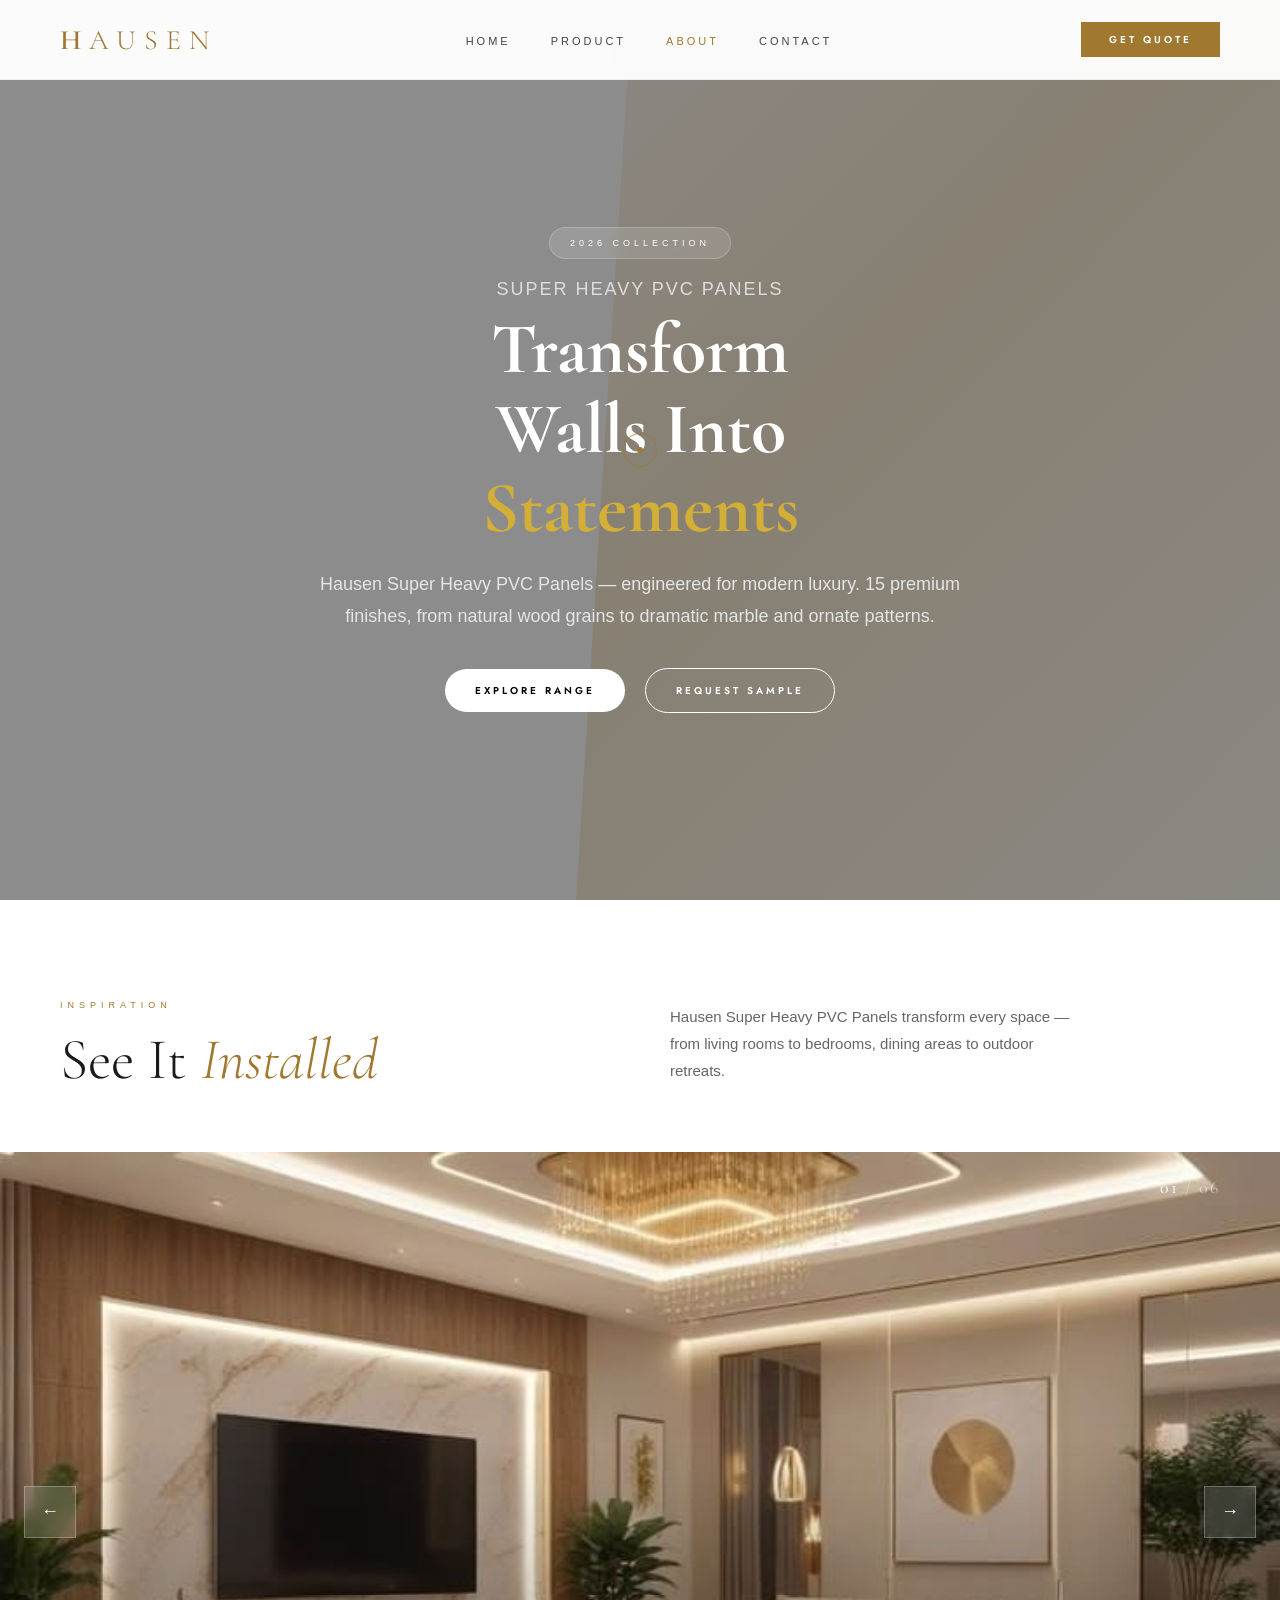
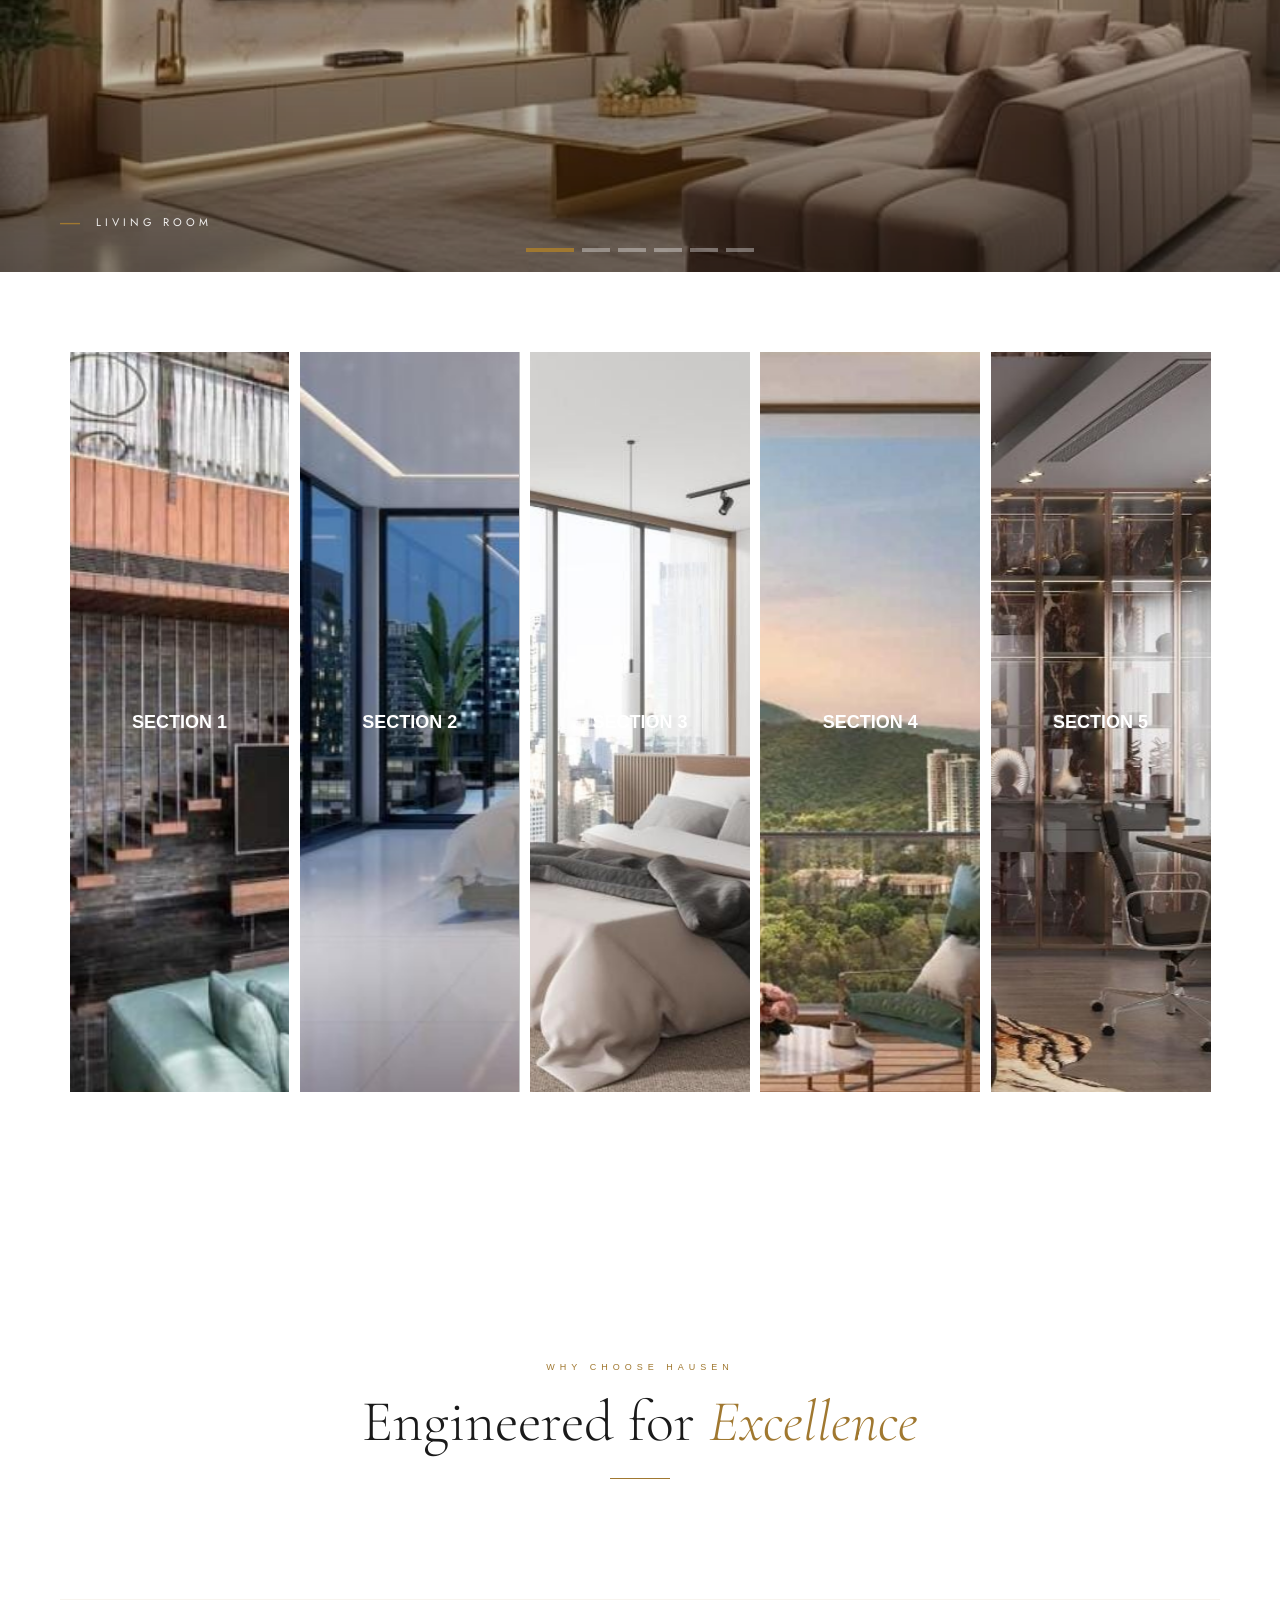
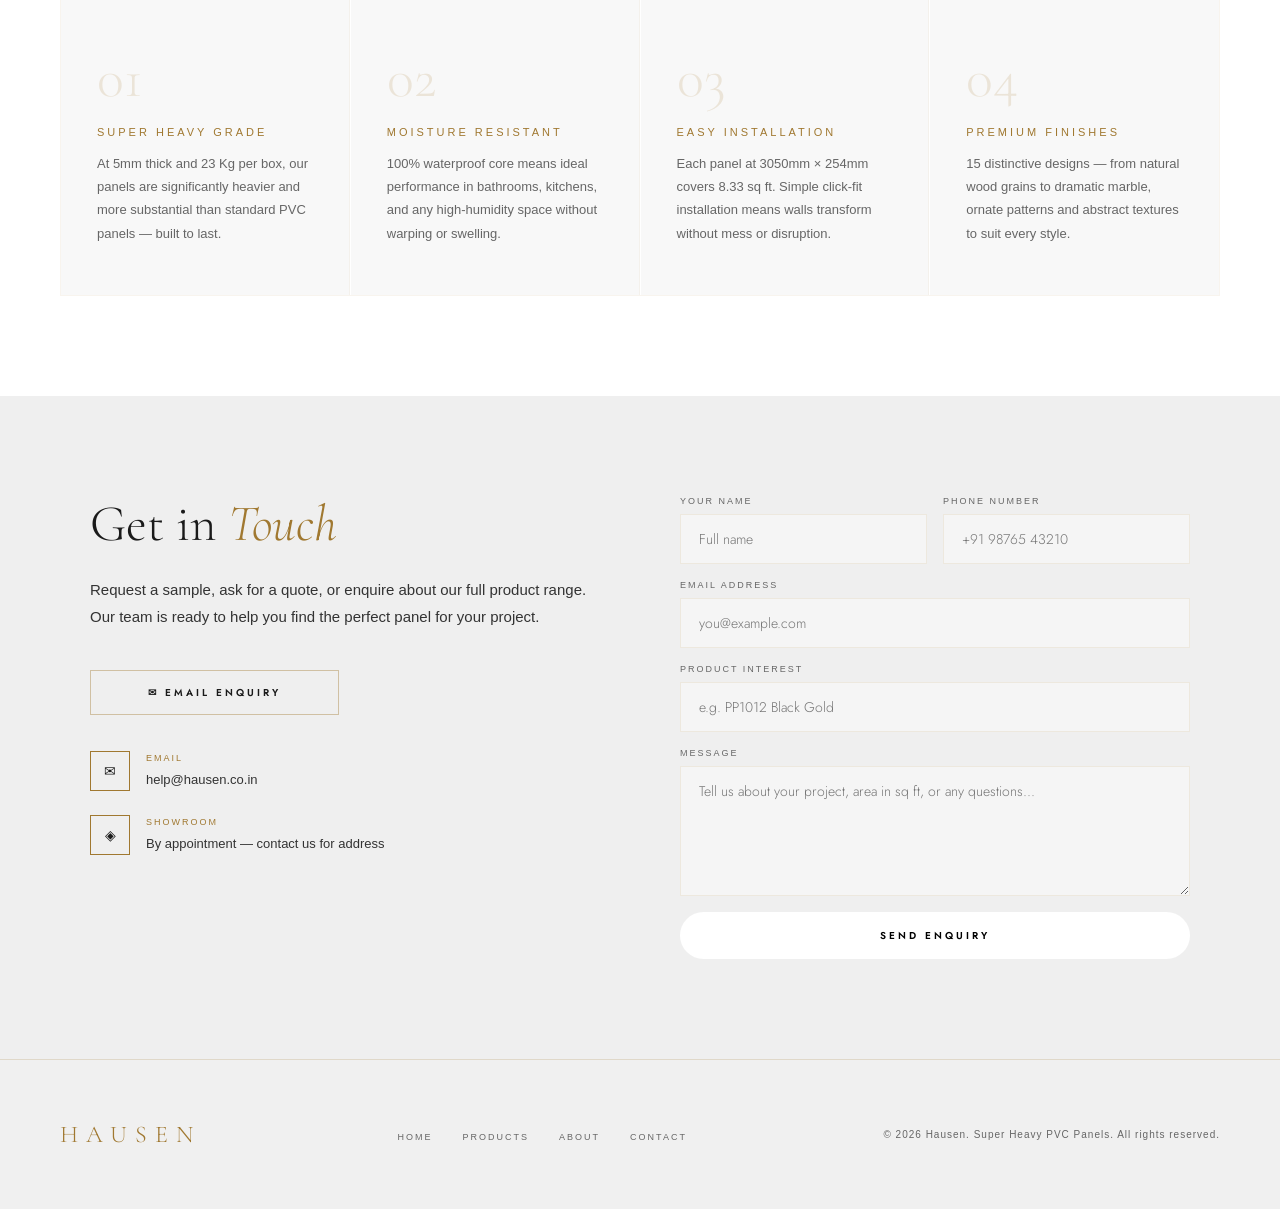
==== commit 088998bc: "Add a smooth, custom cursor animation to the website Add custom cursor functionality with CSS and Ja" ====
--- a/index.html
+++ b/index.html
@@ -20,13 +20,15 @@
 
   * { margin: 0; padding: 0; box-sizing: border-box; }
 
-  html { scroll-behavior: smooth; }
+  html { scroll-behavior: smooth; overflow-x: hidden; max-width: 100%; }
 
   body {
     font-family: 'Jost', sans-serif;
     background: var(--dark);
     color: var(--cream);
     overflow-x: hidden;
+    max-width: 100vw;
+    width: 100%;
   }
 
   /* ─── NAV ─────────────────────────────────── */
@@ -690,10 +692,63 @@
   .scroll-top.show { display: flex; }
   .scroll-top:hover { background: var(--gold-light); transform: translateY(-3px); }
 
+  /* ─── HAMBURGER MENU ───────────────────────── */
+  .hamburger {
+    display: none;
+    flex-direction: column; gap: 5px;
+    cursor: pointer; background: none; border: none;
+    padding: 4px; z-index: 200;
+  }
+
+  .hamburger span {
+    display: block; width: 24px; height: 2px;
+    background: var(--gold);
+    transition: all 0.3s;
+    transform-origin: center;
+  }
+
+  .hamburger.open span:nth-child(1) { transform: translateY(7px) rotate(45deg); }
+  .hamburger.open span:nth-child(2) { opacity: 0; transform: scaleX(0); }
+  .hamburger.open span:nth-child(3) { transform: translateY(-7px) rotate(-45deg); }
+
+  .mobile-menu {
+    display: none;
+    position: fixed; top: 64px; left: 0; right: 0;
+    background: rgba(255,255,255,0.98);
+    backdrop-filter: blur(16px);
+    border-bottom: 1px solid rgba(184,151,90,0.15);
+    z-index: 99; padding: 24px 24px 32px;
+    flex-direction: column; gap: 0;
+  }
+
+  .mobile-menu.open { display: flex; }
+
+  .mobile-menu a {
+    display: block; padding: 14px 0;
+    color: #444; text-decoration: none;
+    font-size: 11px; letter-spacing: 3px; text-transform: uppercase;
+    border-bottom: 1px solid rgba(184,151,90,0.1);
+    transition: color 0.3s;
+  }
+
+  .mobile-menu a:hover { color: var(--gold); }
+
+  .mobile-menu .mobile-cta {
+    margin-top: 20px; display: block; text-align: center;
+    background: var(--gold); color: #fff;
+    padding: 14px 28px;
+    font-size: 10px; letter-spacing: 3px; text-transform: uppercase;
+    font-weight: 600; text-decoration: none;
+    border-bottom: none;
+  }
+
   /* ─── RESPONSIVE ───────────────────────────── */
+  /* ─── TABLET ─────────────────────────────────── */
   @media (max-width: 1024px) {
     nav { padding: 18px 30px; }
     .nav-links { display: none; }
+    .hamburger { display: flex; }
+    .nav-cta { display: none; }
     .hero { padding: 120px 30px 60px; }
     .hero-visual { display: none; }
     .hero::before { display: none; }
@@ -703,14 +758,82 @@
     .contact-inner { grid-template-columns: 1fr; gap: 50px; }
     .featured-inner { grid-template-columns: 1fr; }
     .profiles-grid { grid-template-columns: 1fr; }
-  }
-
-  @media (max-width: 600px) {
+    .featured-section { padding: 60px 30px 60px; }
+    .featured-accent-img { right: -10px; }
+    .why-section { padding: 60px 30px; }
+    .contact-section { padding: 60px 30px; }
+    .profiles-section { padding: 60px 30px; }
+    .catalog-section { padding: 0 30px 80px; }
+    .section-header { padding: 70px 30px 50px; }
+    .ins-header { padding: 0 30px 50px; }
+    .profile-card { grid-template-columns: 1fr 1fr; }
+  }
+
+  /* ─── MOBILE ─────────────────────────────────── */
+  @media (max-width: 768px) {
+    nav { padding: 16px 20px; }
+    .mobile-menu { top: 58px; }
+    .hero { padding: 90px 20px 50px; min-height: 100svh; }
+    .hero-stats { gap: 20px; flex-wrap: wrap; }
+    .hero-btns { flex-direction: column; gap: 12px; }
+    .hero-btns a { text-align: center; width: 100%; }
+    .btn-primary, .btn-outline { padding: 14px 24px; }
+    .specs-strip { flex-direction: row; flex-wrap: wrap; padding: 20px; gap: 0; }
+    .spec-item { width: 50%; padding: 14px 12px; border-bottom: 1px solid rgba(184,151,90,0.1); }
+    .spec-divider { display: none; }
+    .spec-val { font-size: 18px; }
+    .section-header { padding: 50px 20px 30px; }
+    .products-section { padding: 0 20px 60px; }
+    .category-tabs { width: 100%; overflow-x: auto; justify-content: flex-start; }
+    .tab-btn { padding: 10px 18px; white-space: nowrap; flex-shrink: 0; }
+    .products-grid { grid-template-columns: 1fr 1fr; gap: 10px; }
+    .featured-section { padding: 50px 20px; }
+    .featured-title { font-size: clamp(28px, 7vw, 40px); }
+    .featured-accent-img { display: none; }
+    .profiles-section { padding: 50px 20px; }
+    .profiles-grid { grid-template-columns: 1fr; }
+    .profile-card { grid-template-columns: 1fr; }
+    .profile-img { aspect-ratio: 16/9; }
+    .profile-info { padding: 28px 24px; }
+    .why-section { padding: 50px 20px; }
+    .why-grid { grid-template-columns: 1fr 1fr; }
+    .why-card { padding: 28px 20px; }
+    .contact-section { padding: 50px 20px; }
+    .contact-inner { gap: 40px; }
+    .form-row { grid-template-columns: 1fr; }
+    .lightbox-content { grid-template-columns: 1fr; }
+    .lightbox-img { aspect-ratio: 4/3; }
+    .lightbox-info { padding: 24px 20px; }
+    .lightbox-title { font-size: 26px; }
+    footer { padding: 40px 20px; flex-direction: column; text-align: center; align-items: center; }
+    .footer-links { justify-content: center; flex-wrap: wrap; gap: 16px; }
+    .catalog-section { padding: 0 20px 60px; }
+    .cat-row { grid-template-columns: 1fr; }
+    .cat-img-wrap { aspect-ratio: 16/9; }
+    .cat-info { padding: 28px 20px; }
+    .cat-name { font-size: 26px; }
+    .cat-spec-row { grid-template-columns: 130px 1fr; }
+    .quick-btns-row { grid-template-columns: 1fr; }
+    .ins-header { grid-template-columns: 1fr; gap: 16px; padding: 0 20px 36px; }
+    .ins-slide { aspect-ratio: 4/3; }
+    .ins-slide-overlay { padding: 20px; }
+    .ins-arrow { width: 38px; height: 38px; font-size: 14px; }
+    .ins-prev { left: 10px; }
+    .ins-next { right: 10px; }
+    .ins-counter { right: 20px; font-size: 14px; }
+    .inspiration-section { padding-top: 50px; }
+  }
+
+  /* ─── SMALL MOBILE ───────────────────────────── */
+  @media (max-width: 480px) {
     .products-grid { grid-template-columns: 1fr; }
-    .why-grid { grid-template-columns: 1fr 1fr; }
-    .specs-strip { flex-direction: column; align-items: flex-start; }
-    .spec-divider { display: none; }
-    footer { flex-direction: column; text-align: center; }
+    .why-grid { grid-template-columns: 1fr; }
+    .stat-num { font-size: 28px; }
+    .hero-stats { gap: 16px; }
+    .footer-links { gap: 12px; }
+    .tab-btn { font-size: 8px; letter-spacing: 2px; padding: 10px 14px; }
+    .cat-img-wrap { aspect-ratio: 3/2; }
+    .spec-item { width: 100%; }
   }
 
   /* ─── CATALOG SECTION ──────────────────────── */
@@ -1066,8 +1189,10 @@
   }
 
 </style>
+<link rel="stylesheet" href="/css/cursor.css">
 </head>
 <body>
+<div id="cursor-dot"></div><div id="cursor-ring"></div>
 
 <!-- NAV -->
 <nav>
@@ -1079,7 +1204,34 @@
     <li><a href="contact.html">Contact</a></li>
   </ul>
   <a href="contact.html" class="nav-cta">Get Quote</a>
+  <button class="hamburger" id="hamburgerBtn" aria-label="Toggle menu">
+    <span></span><span></span><span></span>
+  </button>
 </nav>
+
+<!-- MOBILE MENU -->
+<div class="mobile-menu" id="mobileMenu">
+  <a href="index.html">Home</a>
+  <a href="product.html">Product</a>
+  <a href="about.html">About</a>
+  <a href="contact.html">Contact</a>
+  <a href="contact.html" class="mobile-cta">Get Quote</a>
+</div>
+
+<script>
+  const hamburgerBtn = document.getElementById('hamburgerBtn');
+  const mobileMenu = document.getElementById('mobileMenu');
+  hamburgerBtn.addEventListener('click', function() {
+    hamburgerBtn.classList.toggle('open');
+    mobileMenu.classList.toggle('open');
+  });
+  mobileMenu.querySelectorAll('a').forEach(function(link) {
+    link.addEventListener('click', function() {
+      hamburgerBtn.classList.remove('open');
+      mobileMenu.classList.remove('open');
+    });
+  });
+</script>
 
 <style>
   .hero{
@@ -1151,7 +1303,7 @@
 /* Title */
 .hero-title{
   color: #fff;
-  font-size: 72px;
+  font-size: clamp(38px, 8vw, 72px);
   line-height: 1.1;
   font-weight: 700;
   margin-bottom: 20px;
@@ -1209,25 +1361,32 @@
 
 /* Mobile */
 @media(max-width:768px){
-
-  .hero-title{
-    font-size: 42px;
-  }
+  .hero-content{ padding: 16px; }
+
+  .hero-subtitle{ font-size: 14px; letter-spacing: 1px; }
 
   .hero-desc{
-    font-size: 16px;
+    font-size: 15px;
+    margin-bottom: 28px;
   }
 
   .hero-btns{
     flex-direction: column;
     width: 100%;
+    gap: 12px;
   }
 
   .btn-primary,
   .btn-outline{
     width: 100%;
     text-align: center;
-  }
+    padding: 14px 20px;
+  }
+}
+
+@media(max-width:480px){
+  .hero-title{ font-size: clamp(32px, 10vw, 46px); }
+  .hero-badge{ font-size: 8px; letter-spacing: 2px; padding: 8px 14px; }
 }
 </style>
 
@@ -2411,5 +2570,6 @@
 
 <script src="/js/form.js"></script>
 
+<script src="/js/cursor.js"></script>
 </body>
 </html>
--- a/css/cursor.css
+++ b/css/cursor.css
@@ -0,0 +1,80 @@
+/* ─── CUSTOM CURSOR ─────────────────────────────────────────────── */
+
+/* Hide default cursor on non-touch devices */
+@media (pointer: fine) {
+  *, *::before, *::after {
+    cursor: none !important;
+  }
+}
+
+#cursor-dot,
+#cursor-ring {
+  position: fixed;
+  top: 0;
+  left: 0;
+  pointer-events: none;
+  z-index: 99999;
+  border-radius: 50%;
+  transform: translate(-50%, -50%);
+  will-change: transform, width, height, opacity;
+  display: none;
+}
+
+/* Small filled dot — tracks exactly */
+#cursor-dot {
+  width: 6px;
+  height: 6px;
+  background: #a07830;
+  transition: width 0.18s ease, height 0.18s ease, background 0.18s ease, opacity 0.2s ease;
+}
+
+/* Outer ring — lags behind via JS lerp */
+#cursor-ring {
+  width: 34px;
+  height: 34px;
+  border: 1.5px solid rgba(160, 120, 48, 0.7);
+  background: transparent;
+  transition: width 0.22s ease, height 0.22s ease, border-color 0.22s ease, background 0.22s ease, opacity 0.2s ease;
+}
+
+/* ─── HOVER STATE (links, buttons, clickable) ── */
+body.cursor-hover #cursor-dot {
+  width: 10px;
+  height: 10px;
+  background: #a07830;
+}
+
+body.cursor-hover #cursor-ring {
+  width: 48px;
+  height: 48px;
+  border-color: rgba(160, 120, 48, 0.9);
+  background: rgba(160, 120, 48, 0.08);
+}
+
+/* ─── CLICK STATE ──────────────────────────── */
+body.cursor-click #cursor-dot {
+  width: 14px;
+  height: 14px;
+  background: #c09040;
+  transition: width 0.08s ease, height 0.08s ease;
+}
+
+body.cursor-click #cursor-ring {
+  width: 28px;
+  height: 28px;
+  border-color: rgba(192, 144, 64, 0.9);
+  background: rgba(192, 144, 64, 0.15);
+  transition: width 0.08s ease, height 0.08s ease;
+}
+
+/* ─── TEXT HOVER (inputs, textareas) ────────── */
+body.cursor-text #cursor-dot {
+  width: 3px;
+  height: 22px;
+  border-radius: 2px;
+  background: #a07830;
+}
+
+body.cursor-text #cursor-ring {
+  opacity: 0;
+}
--- a/css/homehero.css
+++ b/css/homehero.css
@@ -4,16 +4,25 @@
     padding: 0;
   }
   
+  html {
+    overflow-x: hidden;
+  }
+
   body {
     background: #fff;
     font-family: "Open Sans", Helvetica, Arial, sans-serif;
+    overflow-x: hidden;
+    max-width: 100vw;
   }
   
   .cont {
     position: relative;
     overflow: hidden;
+    clip-path: inset(0);
     height: 100vh;
     padding: 80px 70px;
+    transform: translateZ(0);
+    max-width: 100%;
   }
   .cont__inner {
     position: relative;
@@ -374,4 +383,151 @@
   .icon-link--twitter {
     left: auto;
     right: 5px;
+  }
+
+  @media (max-width: 1024px) {
+    .cont {
+      padding: 50px 40px;
+    }
+    .el__bg {
+      width: calc(100vw - 80px);
+    }
+  }
+
+  /* ── MOBILE: vertical stacked cards so images are fully visible ── */
+  @media (max-width: 768px) {
+    .cont {
+      height: auto;
+      padding: 0;
+      overflow: visible;
+      clip-path: none;
+      transform: none;
+    }
+
+    .cont__inner {
+      position: static;
+      height: auto;
+      display: flex;
+      flex-direction: column;
+      gap: 3px;
+    }
+
+    /* reset ALL nth-child horizontal transforms */
+    .el,
+    .el:nth-child(1),
+    .el:nth-child(2),
+    .el:nth-child(3),
+    .el:nth-child(4),
+    .el:nth-child(5) {
+      position: relative;
+      width: 100%;
+      height: 220px;
+      transform: none !important;
+      transform-origin: center center !important;
+      transition: height 0.5s ease, opacity 0.3s ease;
+      opacity: 1 !important;
+    }
+
+    /* expanded panel on mobile */
+    .el.s--active {
+      height: 90vw;
+      z-index: 1;
+    }
+
+    /* make overflow fill the card */
+    .el__overflow {
+      position: absolute;
+      inset: 0;
+      overflow: hidden;
+    }
+
+    .el__inner {
+      position: absolute;
+      inset: 0;
+      transform: none !important;
+    }
+
+    /* bg element fills card fully */
+    .el__bg,
+    .el:nth-child(1) .el__bg,
+    .el:nth-child(2) .el__bg,
+    .el:nth-child(3) .el__bg,
+    .el:nth-child(4) .el__bg,
+    .el:nth-child(5) .el__bg {
+      position: absolute;
+      inset: 0;
+      width: 100%;
+      height: 100%;
+      transform: none !important;
+      transition: none;
+    }
+
+    /* background image fills the card */
+    .el__bg:before {
+      top: 0;
+      width: 100%;
+      height: 100%;
+      background-size: cover;
+      background-position: center center;
+      transform: none !important;
+    }
+
+    .cont.s--inactive .el__bg:before {
+      transform: none !important;
+    }
+
+    .el.s--active .el__bg:before {
+      transform: none !important;
+    }
+
+    /* slide-in from bottom no longer applies on mobile */
+    .cont.s--inactive .el__inner {
+      transform: none !important;
+    }
+
+    /* hide the big number index on mobile */
+    .el__index {
+      display: none;
+    }
+
+    /* keep heading overlay readable */
+    .el__preview-cont {
+      align-items: flex-end;
+      padding: 16px 20px;
+      background: linear-gradient(to top, rgba(0,0,0,0.55) 0%, transparent 60%);
+    }
+
+    .el__heading {
+      font-size: 13px;
+      letter-spacing: 2px;
+    }
+
+    .el__text {
+      font-size: 26px;
+    }
+
+    /* close btn stays top-right */
+    .el__close-btn {
+      right: 10px;
+      top: 10px;
+    }
+  }
+
+  @media (max-width: 480px) {
+    .el,
+    .el:nth-child(1),
+    .el:nth-child(2),
+    .el:nth-child(3),
+    .el:nth-child(4),
+    .el:nth-child(5) {
+      height: 180px;
+    }
+
+    .el.s--active {
+      height: 80vw;
+    }
+
+    .el__heading {
+      font-size: 11px;
+    }
   }
